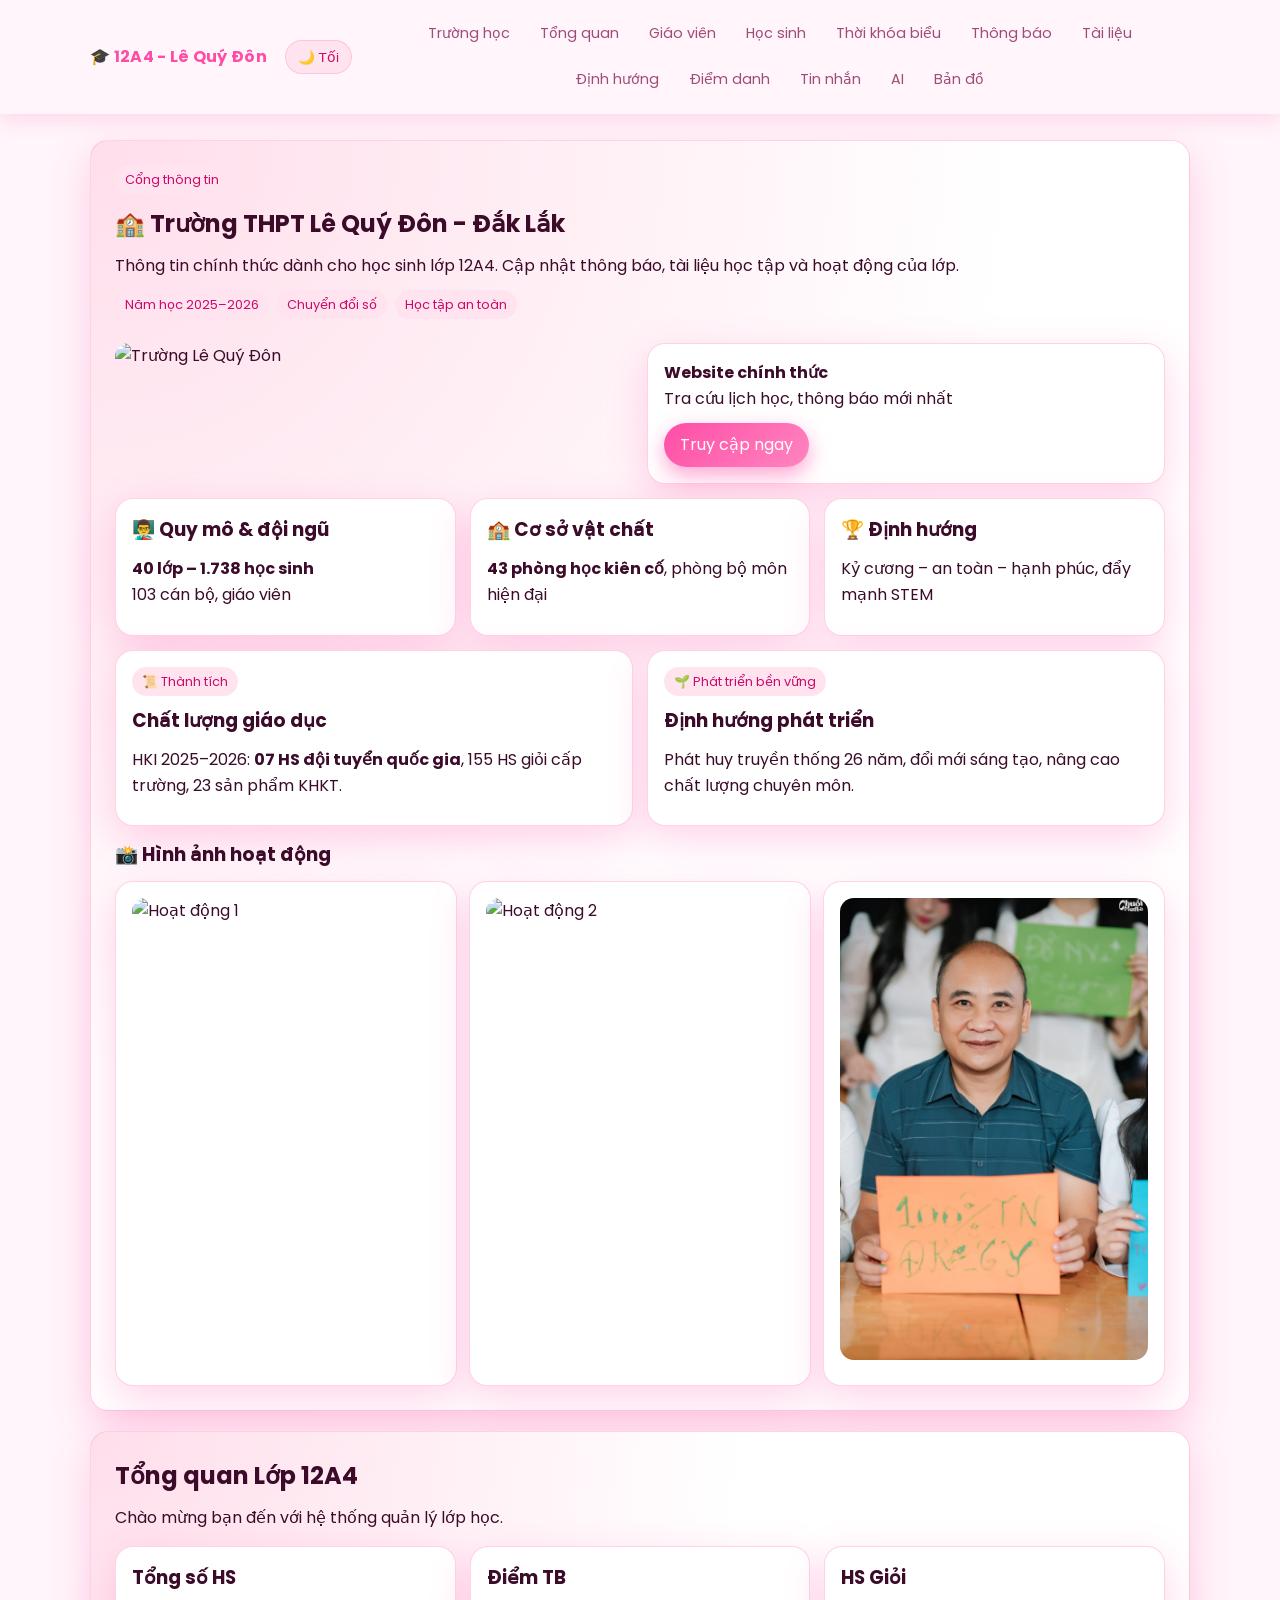
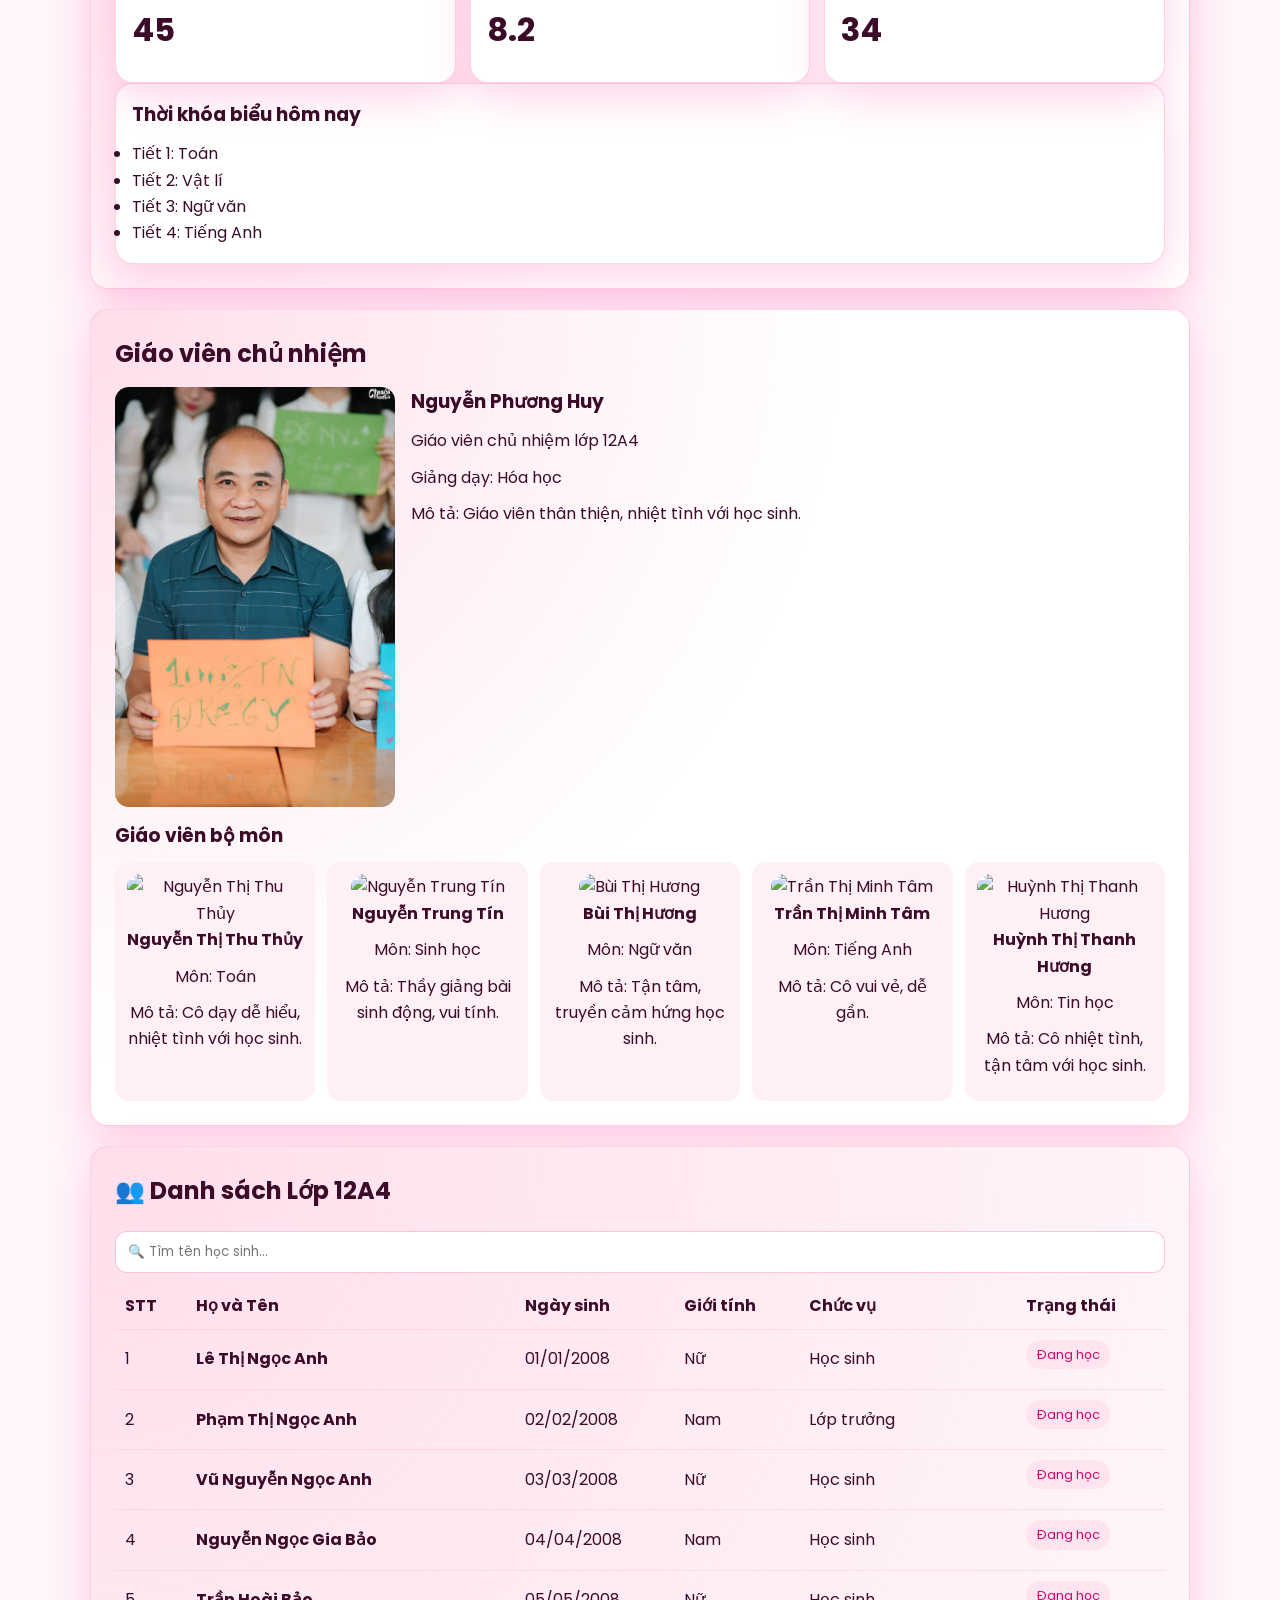
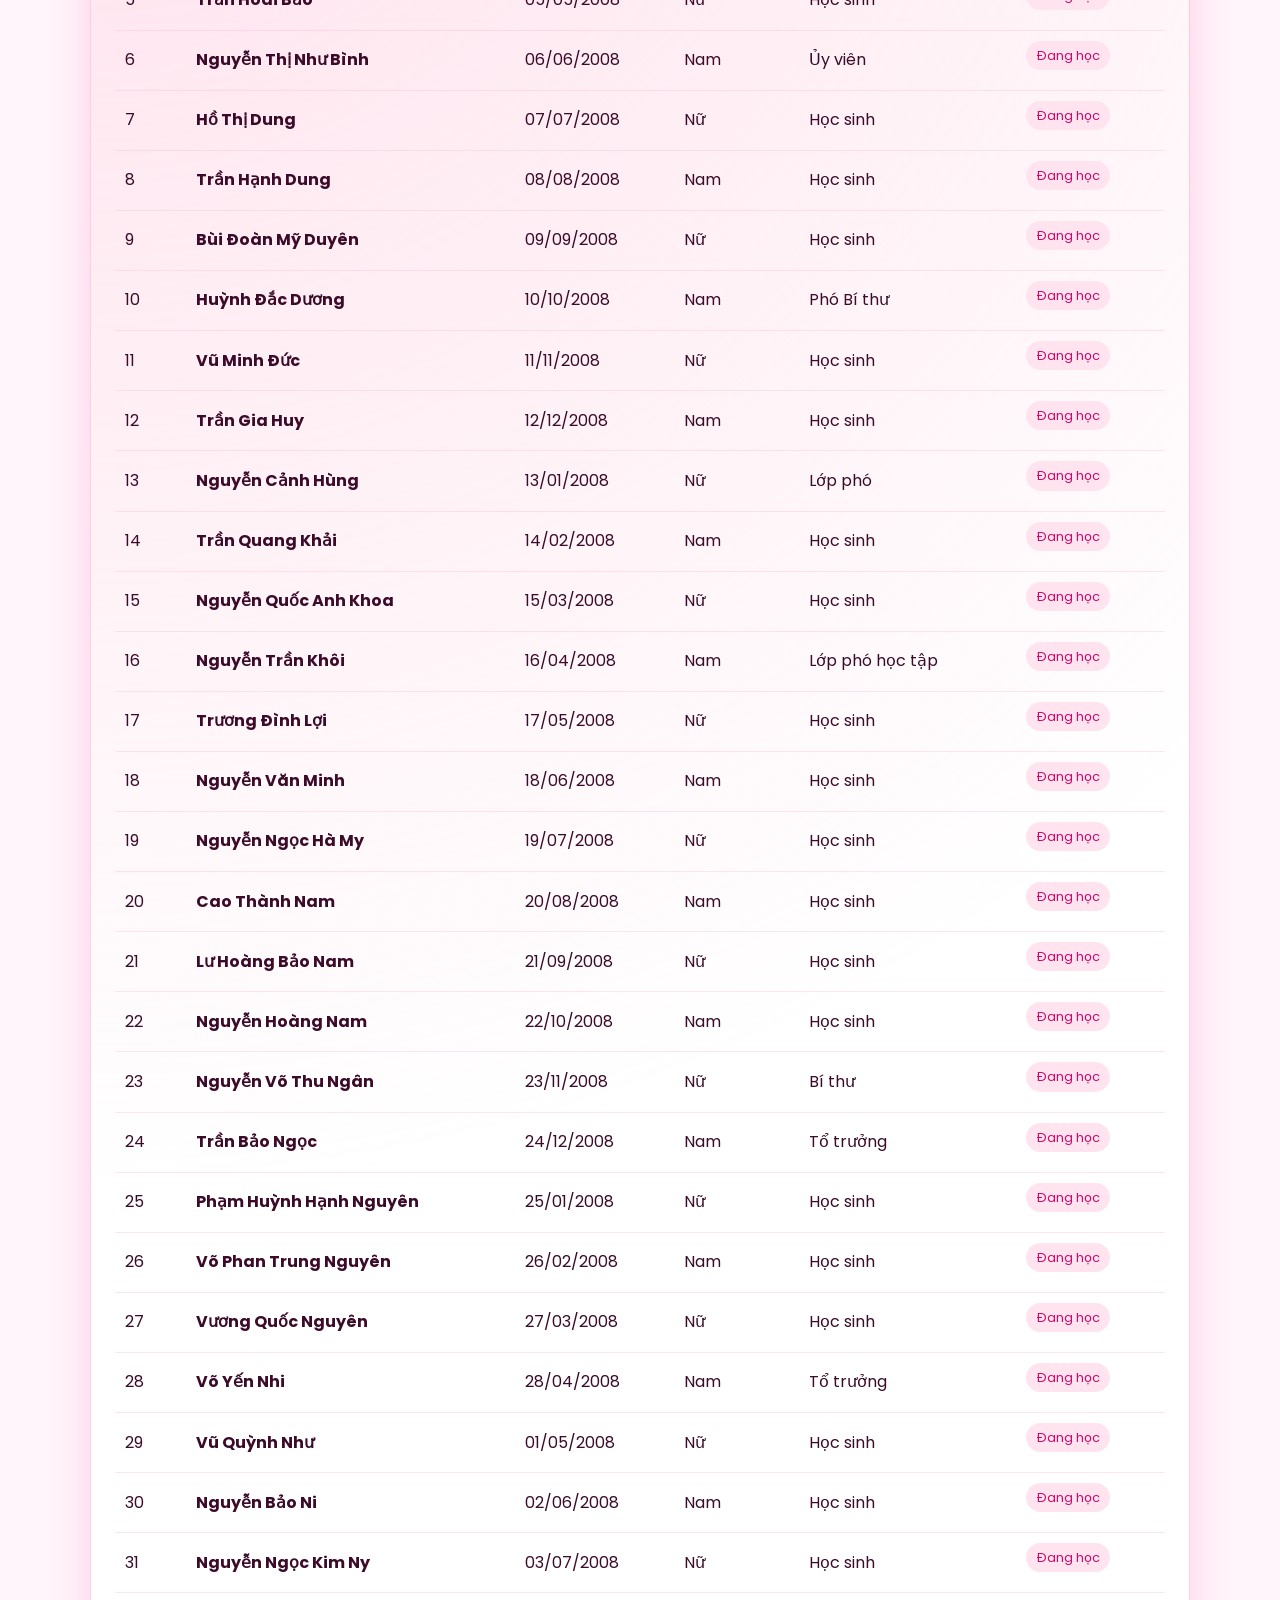
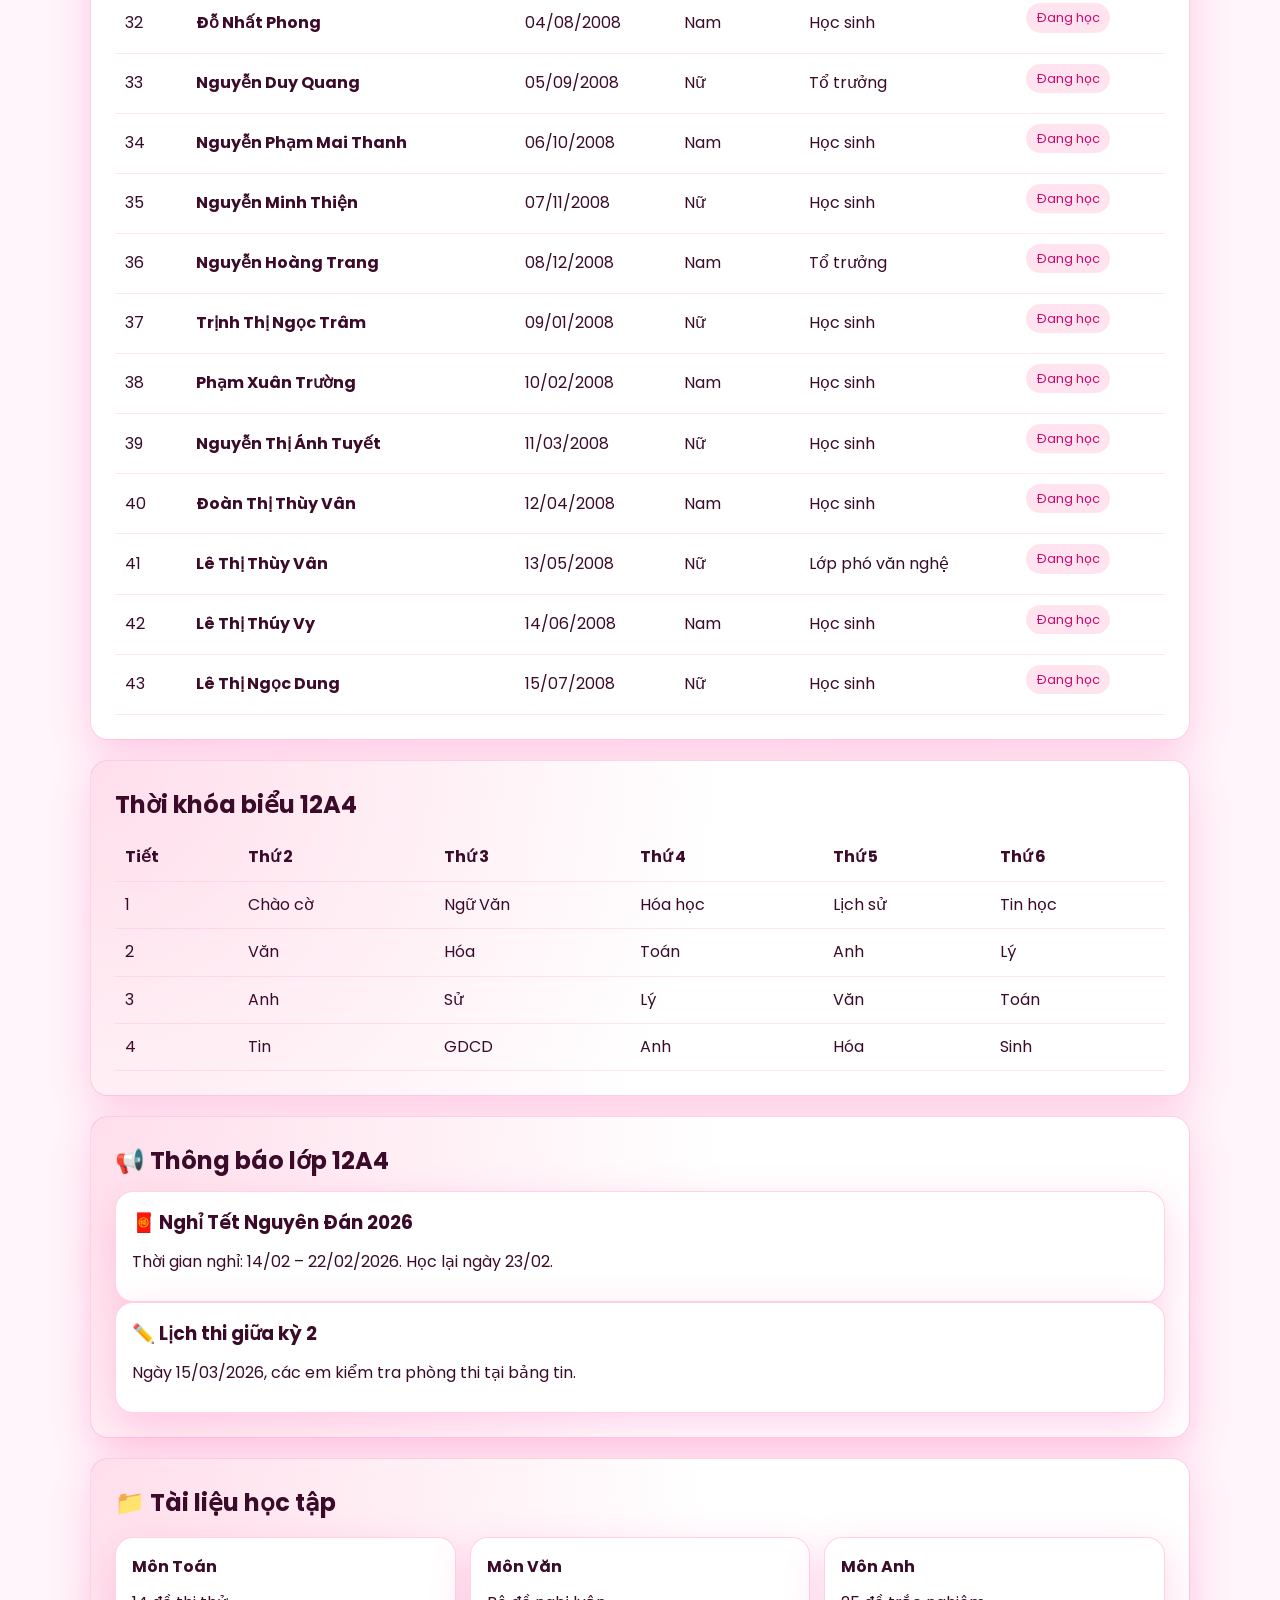
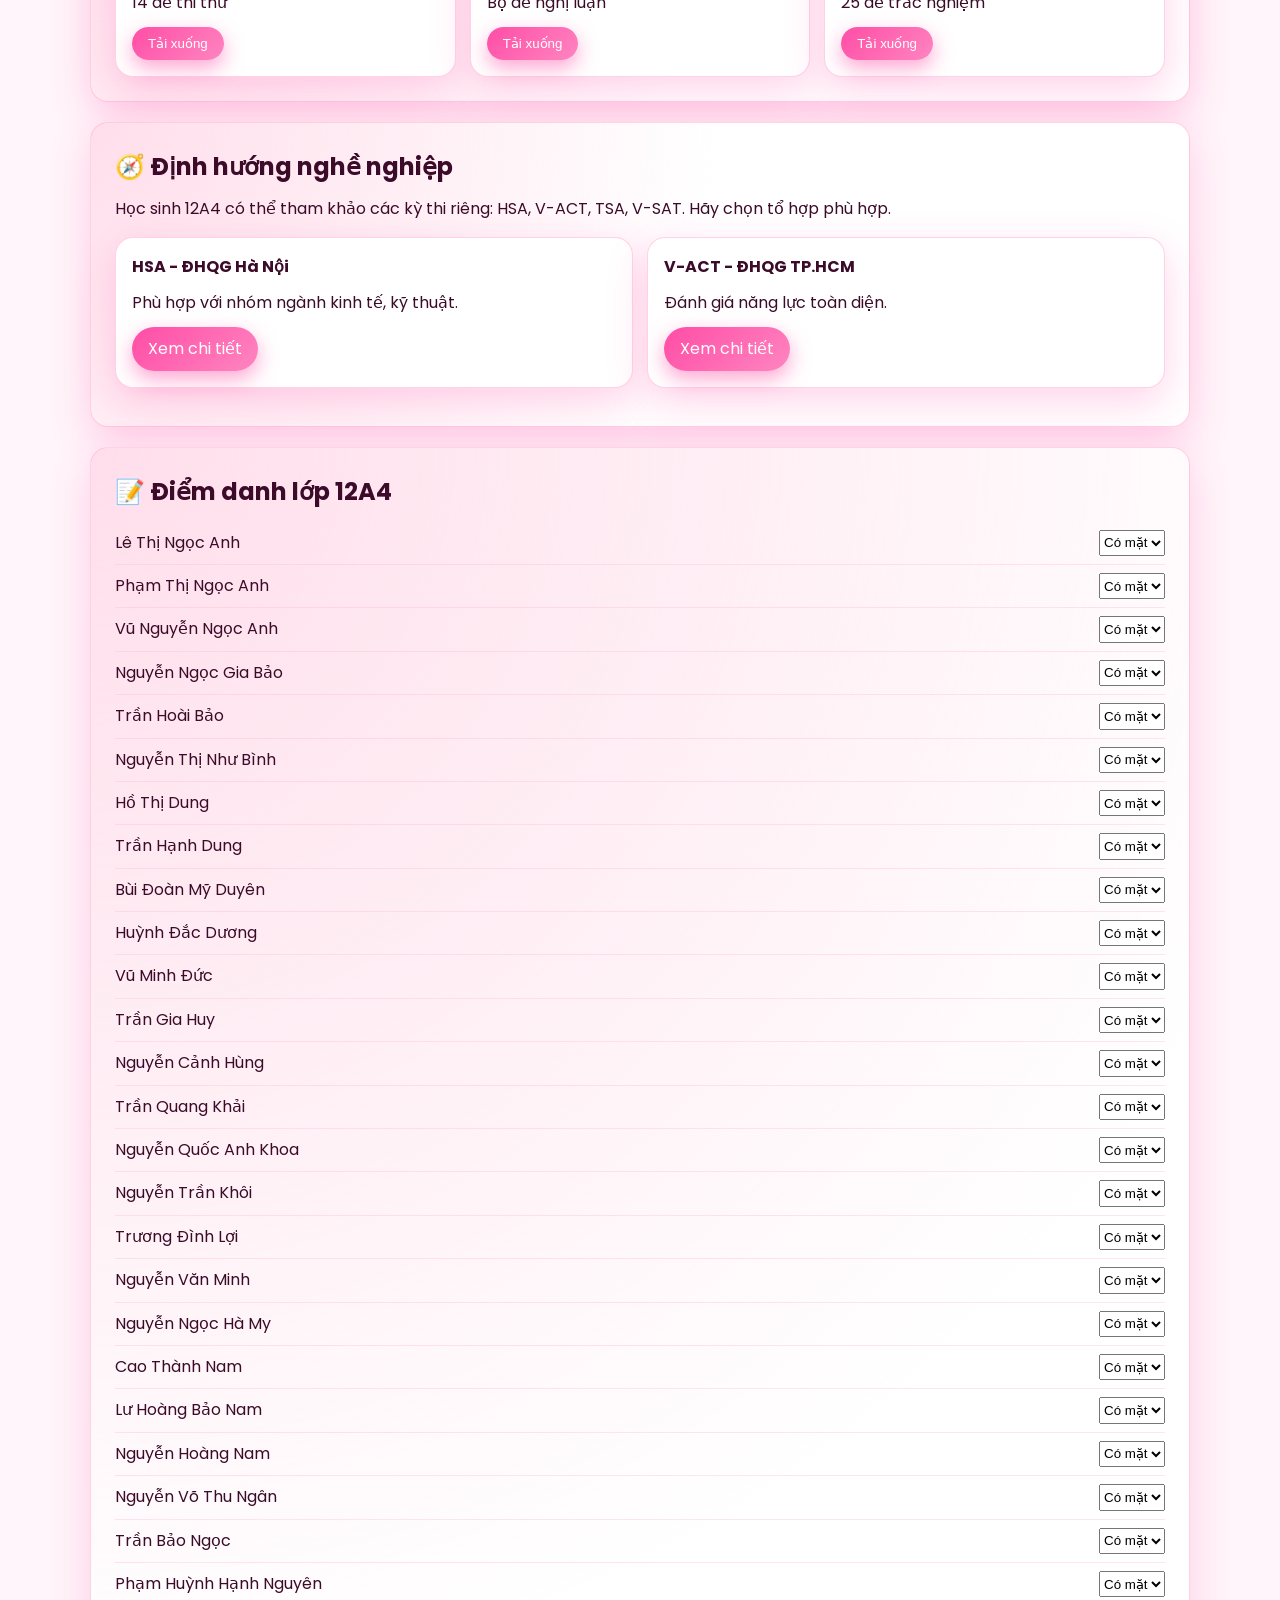
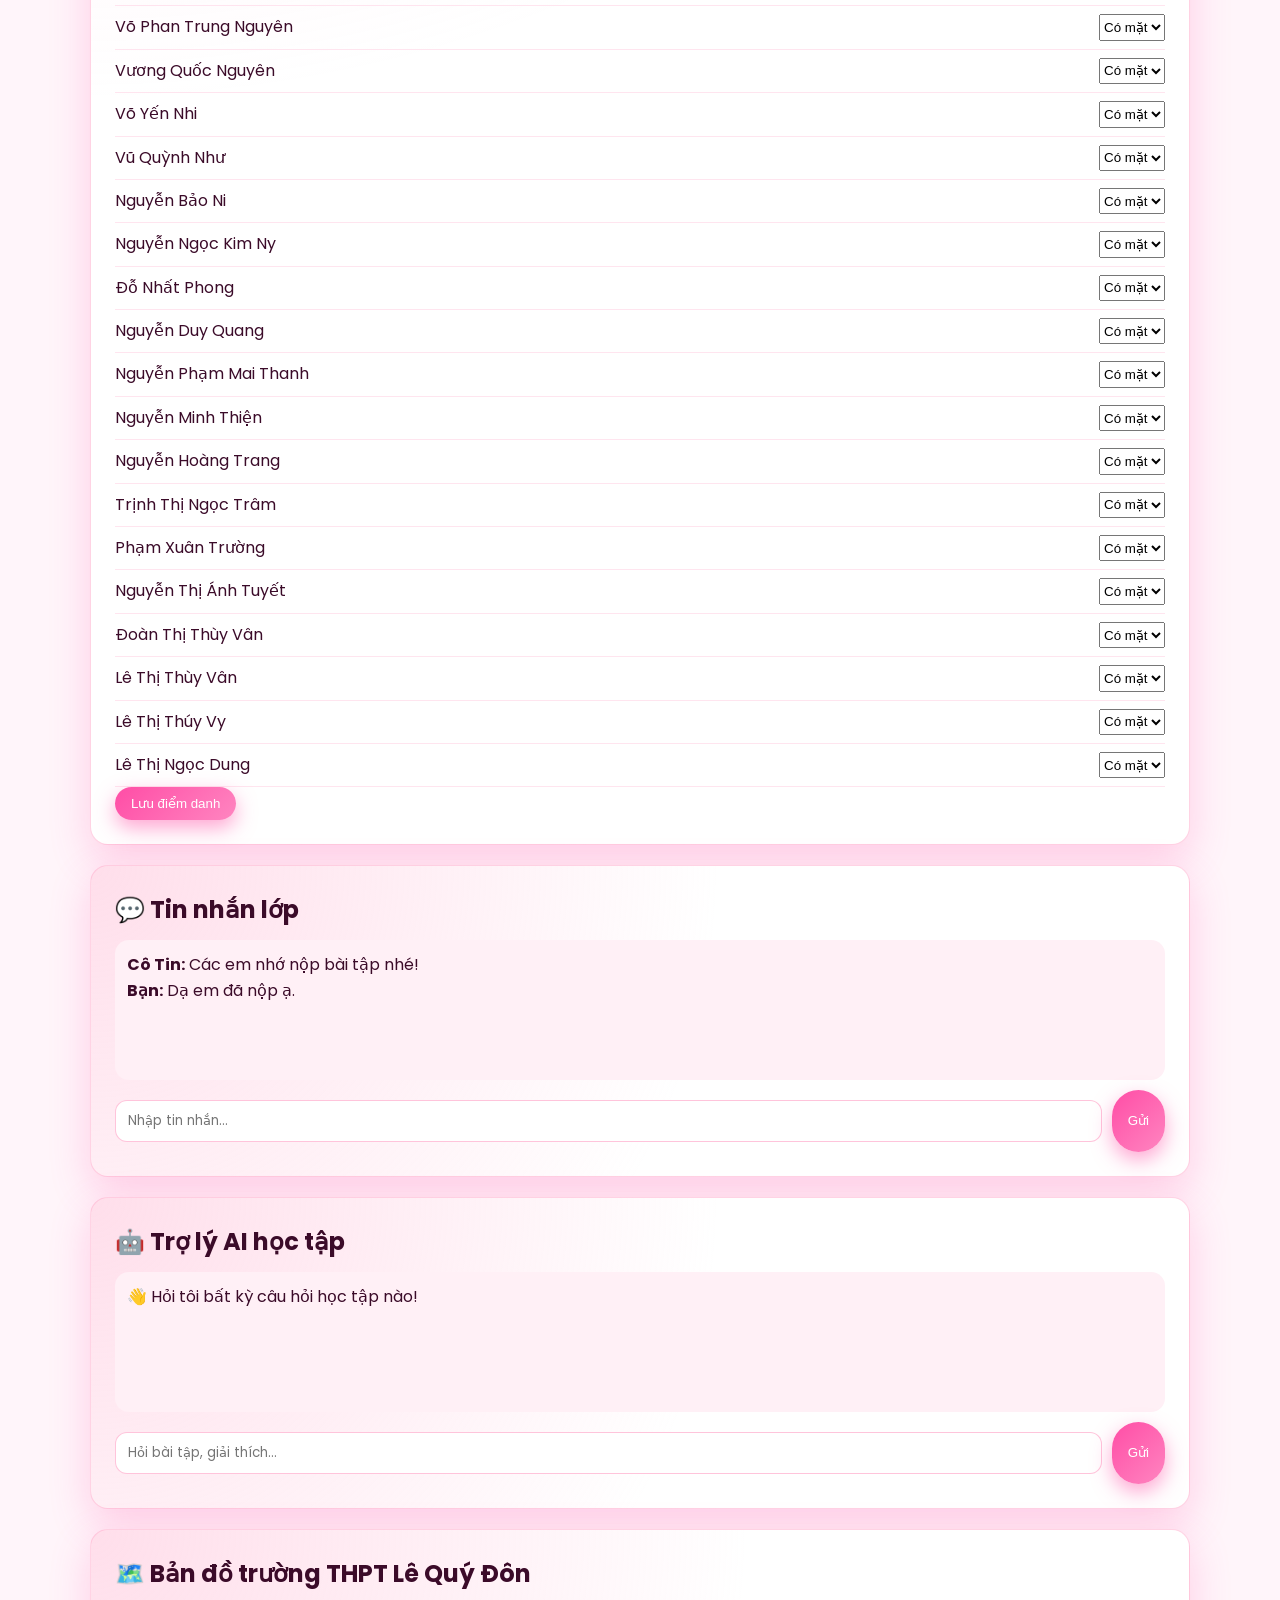
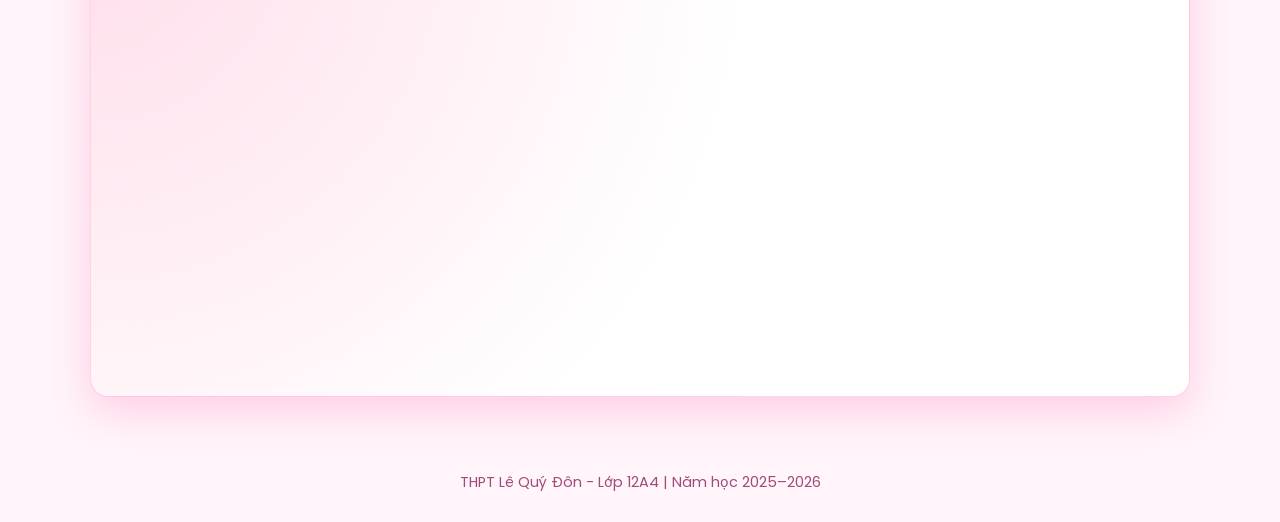
==== index.html @ e4073b30 "Initial website for class 12A4" ====
<!DOCTYPE html>
<html lang="vi">
<head>
  <meta charset="UTF-8">
  <meta name="viewport" content="width=device-width, initial-scale=1.0">
  <title>Quản Lý Lớp 12A4 - THPT Lê Quý Đôn</title>
  <link rel="preconnect" href="https://fonts.googleapis.com">
  <link rel="preconnect" href="https://fonts.gstatic.com" crossorigin>
  <link href="https://fonts.googleapis.com/css2?family=Poppins:wght@300;400;500;600;700&display=swap" rel="stylesheet">
  <link rel="stylesheet" href="style.css">
</head>
<body>
  <header class="site-header">
    <div class="container header-inner">
      <div class="brand">🎓 12A4 - Lê Quý Đôn</div>
      <button id="themeToggle" class="theme-toggle" aria-label="Chuyển giao diện sáng tối">🌙 Tối</button>
      <button id="menuToggle" class="menu-toggle" aria-label="Mở menu">☰</button>
      <nav id="navbar" class="navbar">
        <a href="#truong-hoc">Trường học</a>
        <a href="#tong-quan">Tổng quan</a>
        <a href="#giao-vien">Giáo viên</a>
        <a href="#hoc-sinh">Học sinh</a>
        <a href="#thoi-khoa-bieu">Thời khóa biểu</a>
        <a href="#thong-bao">Thông báo</a>
        <a href="#tai-lieu">Tài liệu</a>
        <a href="#dinh-huong">Định hướng</a>
        <a href="#diem-danh">Điểm danh</a>
        <a href="#tin-nhan">Tin nhắn</a>
        <a href="#ai-hoc-tap">AI</a>
        <a href="#ban-do">Bản đồ</a>
      </nav>
    </div>
  </header>

  <main class="container main-content">
    <section id="truong-hoc" class="content-card reveal">
      <span class="badge">Cổng thông tin</span>
      <h1>🏫 Trường THPT Lê Quý Đôn - Đắk Lắk</h1>
      <p>Thông tin chính thức dành cho học sinh lớp 12A4. Cập nhật thông báo, tài liệu học tập và hoạt động của lớp.</p>
      <div class="chip-row">
        <span class="badge">Năm học 2025–2026</span>
        <span class="badge">Chuyển đổi số</span>
        <span class="badge">Học tập an toàn</span>
      </div>
      <div class="two-col">
        <img class="zoom-image" src="https://c3lequydon.daklak.edu.vn/wp-content/uploads/2017/02/z7455707284419_4cb79b9fbab73cb729342ccb64908048.jpg" alt="Trường Lê Quý Đôn">
        <div class="nested-card">
          <strong>Website chính thức</strong>
          <p>Tra cứu lịch học, thông báo mới nhất</p>
          <a class="btn" href="https://c3lequydon.daklak.edu.vn/" target="_blank" rel="noreferrer">Truy cập ngay</a>
        </div>
      </div>
      <div class="metrics-grid">
        <article class="mini-card"><h3>👨‍🏫 Quy mô & đội ngũ</h3><p><strong>40 lớp – 1.738 học sinh</strong><br>103 cán bộ, giáo viên</p></article>
        <article class="mini-card"><h3>🏫 Cơ sở vật chất</h3><p><strong>43 phòng học kiên cố</strong>, phòng bộ môn hiện đại</p></article>
        <article class="mini-card"><h3>🏆 Định hướng</h3><p>Kỷ cương – an toàn – hạnh phúc, đẩy mạnh STEM</p></article>
      </div>
      <div class="feature-grid">
        <article class="mini-card"><span class="badge">📜 Thành tích</span><h3>Chất lượng giáo dục</h3><p>HKI 2025–2026: <strong>07 HS đội tuyển quốc gia</strong>, 155 HS giỏi cấp trường, 23 sản phẩm KHKT.</p></article>
        <article class="mini-card"><span class="badge">🌱 Phát triển bền vững</span><h3>Định hướng phát triển</h3><p>Phát huy truyền thống 26 năm, đổi mới sáng tạo, nâng cao chất lượng chuyên môn.</p></article>
      </div>
      <h3>📸 Hình ảnh hoạt động</h3>
      <div class="gallery-grid" id="schoolGalleryGrid"></div>
    </section>

    <section id="tong-quan" class="content-card reveal">
      <h2>Tổng quan Lớp 12A4</h2>
      <p>Chào mừng bạn đến với hệ thống quản lý lớp học.</p>
      <div class="metrics-grid">
        <article class="mini-card"><h3>Tổng số HS</h3><p class="big-number">45</p></article>
        <article class="mini-card"><h3>Điểm TB</h3><p class="big-number">8.2</p></article>
        <article class="mini-card"><h3>HS Giỏi</h3><p class="big-number">34</p></article>
      </div>
      <article class="mini-card">
        <h3>Thời khóa biểu hôm nay</h3>
        <ul>
          <li>Tiết 1: Toán</li>
          <li>Tiết 2: Vật lí</li>
          <li>Tiết 3: Ngữ văn</li>
          <li>Tiết 4: Tiếng Anh</li>
        </ul>
      </article>
    </section>

    <section id="giao-vien" class="content-card reveal">
      <h2>Giáo viên chủ nhiệm</h2>
      <div class="teacher-main">
        <img class="zoom-image" src="thayhuy.jpg" alt="Nguyễn Phương Huy">
        <div>
          <h3>Nguyễn Phương Huy</h3>
          <p>Giáo viên chủ nhiệm lớp 12A4</p>
          <p>Giảng dạy: Hóa học</p>
          <p>Mô tả: Giáo viên thân thiện, nhiệt tình với học sinh.</p>
        </div>
      </div>
      <h3>Giáo viên bộ môn</h3>
      <div class="teacher-grid">
        <article class="teacher-item"><img class="zoom-image" src="https://c3lequydon.daklak.edu.vn/wp-content/uploads/Thumbcache/B%E1%BA%A3n-sao-c%E1%BB%A7a-B%E1%BA%A3n-sao-c%E1%BB%A7a-B%E1%BA%A3n-sao-c%E1%BB%A7a-B%E1%BA%A3n-sao-c%E1%BB%A7a-B%E1%BA%A3n-sao-c%E1%BB%A7a-B%E1%BA%A3n-sao-c%E1%BB%A7a-B%E1%BA%A3n-sao-c%E1%BB%A7a-B%E1%BA%A3n-sao-c%E1%BB%A7a-B%E1%BA%A3n-sao-c%E1%BB%A7a-B%E1%BA%A3n-sao-c%E1%BB%A7a-B%E1%BA%A3n-sao-5-rkrn8xjxvgjbnaooav6s45ng8juwg8jhs0a12ejlle.jpg" alt="Nguyễn Thị Thu Thủy"><h4>Nguyễn Thị Thu Thủy</h4><p>Môn: Toán</p><p>Mô tả: Cô dạy dễ hiểu, nhiệt tình với học sinh.</p></article>
        <article class="teacher-item"><img class="zoom-image" src="https://c3lequydon.daklak.edu.vn/wp-content/uploads/Thumbcache/t%C3%ADn-rkrpx0m0hs2igb478eduzwrqai9nadzpnl0v4o2tjm.jpg" alt="Nguyễn Trung Tín"><h4>Nguyễn Trung Tín</h4><p>Môn: Sinh học</p><p>Mô tả: Thầy giảng bài sinh động, vui tính.</p></article>
        <article class="teacher-item"><img class="zoom-image" src="https://c3lequydon.daklak.edu.vn/wp-content/uploads/Thumbcache/b%C3%B9i-h%C6%B0%C6%A1ng-rkrqrhjo1fs4t8uub2jhbpynj62zt5ygueci6kwckg.jpg" alt="Bùi Thị Hương"><h4>Bùi Thị Hương</h4><p>Môn: Ngữ văn</p><p>Mô tả: Tận tâm, truyền cảm hứng học sinh.</p></article>
        <article class="teacher-item"><img class="zoom-image" src="https://c3lequydon.daklak.edu.vn/wp-content/uploads/Thumbcache/B%E1%BA%A3n-sao-c%E1%BB%A7a-B%E1%BA%A3n-sao-c%E1%BB%A7a-B%E1%BA%A3n-sao-c%E1%BB%A7a-B%E1%BA%A3n-sao-c%E1%BB%A7a-B%E1%BA%A3n-sao-c%E1%BB%A7a-B%E1%BA%A3n-sao-c%E1%BB%A7a-B%E1%BA%A3n-sao-c%E1%BB%A7a-B%E1%BA%A3n-sao-c%E1%BB%A7a-B%E1%BA%A3n-sao-c%E1%BB%A7a-B%E1%BA%A3n-sao-c%E1%BB%A7a-B%E1%BA%A3n-sao-25-rkrn99rucb01u86xbigxikkfyk6o8aw05orcb01hci.jpg" alt="Trần Thị Minh Tâm"><h4>Trần Thị Minh Tâm</h4><p>Môn: Tiếng Anh</p><p>Mô tả: Cô vui vẻ, dễ gần.</p></article>
        <article class="teacher-item"><img class="zoom-image" src="https://c3lequydon.daklak.edu.vn/wp-content/uploads/Thumbcache/Huong-tn-rkrr8rstprfyb3qzdjii6cxss8vzcskrvy7xvr9q5c.jpg" alt="Huỳnh Thị Thanh Hương"><h4>Huỳnh Thị Thanh Hương</h4><p>Môn: Tin học</p><p>Mô tả: Cô nhiệt tình, tận tâm với học sinh.</p></article>
      </div>
    </section>

    <section id="hoc-sinh" class="content-card reveal">
      <h2>👥 Danh sách Lớp 12A4</h2>
      <input type="text" id="searchStudent" class="input-field" placeholder="🔍 Tìm tên học sinh...">
      <div class="table-wrap">
        <table class="data-table">
          <thead>
            <tr><th>STT</th><th>Họ và Tên</th><th>Ngày sinh</th><th>Giới tính</th><th>Chức vụ</th><th>Trạng thái</th></tr>
          </thead>
          <tbody id="studentList"></tbody>
        </table>
      </div>
    </section>

    <section id="thoi-khoa-bieu" class="content-card reveal">
      <h2>Thời khóa biểu 12A4</h2>
      <div class="table-wrap">
        <table class="data-table">
          <thead><tr><th>Tiết</th><th>Thứ 2</th><th>Thứ 3</th><th>Thứ 4</th><th>Thứ 5</th><th>Thứ 6</th></tr></thead>
          <tbody>
            <tr><td>1</td><td>Chào cờ</td><td>Ngữ Văn</td><td>Hóa học</td><td>Lịch sử</td><td>Tin học</td></tr>
            <tr><td>2</td><td>Văn</td><td>Hóa</td><td>Toán</td><td>Anh</td><td>Lý</td></tr>
            <tr><td>3</td><td>Anh</td><td>Sử</td><td>Lý</td><td>Văn</td><td>Toán</td></tr>
            <tr><td>4</td><td>Tin</td><td>GDCD</td><td>Anh</td><td>Hóa</td><td>Sinh</td></tr>
          </tbody>
        </table>
      </div>
    </section>

    <section id="thong-bao" class="content-card reveal">
      <h2>📢 Thông báo lớp 12A4</h2>
      <article class="mini-card"><h3>🧧 Nghỉ Tết Nguyên Đán 2026</h3><p>Thời gian nghỉ: 14/02 – 22/02/2026. Học lại ngày 23/02.</p></article>
      <article class="mini-card"><h3>✏️ Lịch thi giữa kỳ 2</h3><p>Ngày 15/03/2026, các em kiểm tra phòng thi tại bảng tin.</p></article>
    </section>

    <section id="tai-lieu" class="content-card reveal">
      <h2>📁 Tài liệu học tập</h2>
      <div class="metrics-grid">
        <article class="mini-card"><h4>Môn Toán</h4><p>14 đề thi thử</p><button class="btn">Tải xuống</button></article>
        <article class="mini-card"><h4>Môn Văn</h4><p>Bộ đề nghị luận</p><button class="btn">Tải xuống</button></article>
        <article class="mini-card"><h4>Môn Anh</h4><p>25 đề trắc nghiệm</p><button class="btn">Tải xuống</button></article>
      </div>
    </section>

    <section id="dinh-huong" class="content-card reveal">
      <h2>🧭 Định hướng nghề nghiệp</h2>
      <p>Học sinh 12A4 có thể tham khảo các kỳ thi riêng: HSA, V-ACT, TSA, V-SAT. Hãy chọn tổ hợp phù hợp.</p>
      <div class="feature-grid">
        <article class="mini-card"><h4>HSA - ĐHQG Hà Nội</h4><p>Phù hợp với nhóm ngành kinh tế, kỹ thuật.</p><a href="#" class="btn">Xem chi tiết</a></article>
        <article class="mini-card"><h4>V-ACT - ĐHQG TP.HCM</h4><p>Đánh giá năng lực toàn diện.</p><a href="#" class="btn">Xem chi tiết</a></article>
      </div>
    </section>

    <section id="diem-danh" class="content-card reveal">
      <h2>📝 Điểm danh lớp 12A4</h2>
      <div id="attendanceListContainer"></div>
      <button id="saveAttendanceBtn" class="btn">Lưu điểm danh</button>
    </section>

    <section id="tin-nhan" class="content-card reveal">
      <h2>💬 Tin nhắn lớp</h2>
      <div id="chatMessages" class="chat-box">
        <div><strong>Cô Tin:</strong> Các em nhớ nộp bài tập nhé!</div>
        <div><strong>Bạn:</strong> Dạ em đã nộp ạ.</div>
      </div>
      <div class="input-row">
        <input type="text" id="chatInput" class="input-field" placeholder="Nhập tin nhắn...">
        <button id="sendChatBtn" class="btn">Gửi</button>
      </div>
    </section>

    <section id="ai-hoc-tap" class="content-card reveal">
      <h2>🤖 Trợ lý AI học tập</h2>
      <div id="aiChat" class="chat-box"><div>👋 Hỏi tôi bất kỳ câu hỏi học tập nào!</div></div>
      <div class="input-row">
        <input type="text" id="aiInput" class="input-field" placeholder="Hỏi bài tập, giải thích...">
        <button id="askAiBtn" class="btn">Gửi</button>
      </div>
    </section>

    <section id="ban-do" class="content-card reveal">
      <h2>🗺️ Bản đồ trường THPT Lê Quý Đôn</h2>
      <iframe
        title="Bản đồ THPT Lê Quý Đôn"
        loading="lazy"
        referrerpolicy="no-referrer-when-downgrade"
        src="https://www.google.com/maps?q=27+Tr%E1%BA%A7n+Nh%E1%BA%ADt+Du%E1%BA%ADt,+T%C3%A2n+L%E1%BB%A3i,+Bu%C3%B4n+Ma+Thu%E1%BB%99t,+%C4%90%E1%BA%AFk+L%E1%BA%AFk,+Vi%E1%BB%87t+Nam&output=embed">
      </iframe>
    </section>
  </main>

  <footer class="site-footer">
    <p>THPT Lê Quý Đôn - Lớp 12A4 | Năm học 2025–2026</p>
  </footer>

  <script src="script.js"></script>
</body>
</html>
---- style.css ----
:root {
  --bg: #fff5fa;
  --card: #ffffff;
  --text: #3b0b29;
  --muted: #a14b7b;
  --primary: #ff4da6;
  --primary-soft: #ffe4f0;
  --primary-deep: #cc0a6b;
  --shadow: 0 14px 40px rgba(255, 77, 166, 0.24);
}

* {
  box-sizing: border-box;
  margin: 0;
  padding: 0;
}

html {
  scroll-behavior: smooth;
}

body {
  font-family: "Poppins", sans-serif;
  background: var(--bg);
  color: var(--text);
  line-height: 1.65;
  transition: background 0.3s ease, color 0.3s ease;
}

body.dark-mode {
  --bg: #1b1020;
  --card: #2a1631;
  --text: #ffe9f6;
  --muted: #e8aed0;
  --primary: #ff6eb7;
  --primary-soft: #472139;
  --primary-deep: #ff9bcf;
  --shadow: 0 14px 36px rgba(0, 0, 0, 0.35);
}

.container {
  width: min(1100px, 92%);
  margin: 0 auto;
}

.site-header {
  position: sticky;
  top: 0;
  z-index: 100;
  background: rgba(255, 245, 250, 0.94);
  backdrop-filter: blur(8px);
  box-shadow: 0 6px 18px rgba(255, 77, 166, 0.18);
}

.header-inner {
  display: flex;
  align-items: center;
  justify-content: space-between;
  gap: 18px;
  padding: 14px 0;
  flex-wrap: wrap;
}

.brand {
  font-weight: 700;
  color: var(--primary);
  letter-spacing: 0.02em;
}

.navbar {
  display: flex;
  flex-wrap: wrap;
  justify-content: center;
  gap: 6px;
  flex: 1;
}

.navbar a {
  text-decoration: none;
  color: var(--muted);
  font-size: 0.9rem;
  padding: 8px 12px;
  border-radius: 999px;
  transition: all 0.25s ease;
  background: transparent;
}

.navbar a:hover {
  background: var(--primary-soft);
  color: var(--primary-deep);
  box-shadow: 0 6px 18px rgba(255, 77, 166, 0.28);
}

.menu-toggle {
  display: none;
  border: none;
  background: var(--primary-soft);
  border-radius: 10px;
  padding: 8px 10px;
  font-size: 1.1rem;
  cursor: pointer;
  color: var(--primary-deep);
}

.theme-toggle {
  border: 1px solid rgba(255, 182, 210, 0.7);
  background: var(--primary-soft);
  color: var(--primary-deep);
  border-radius: 999px;
  padding: 8px 12px;
  font-size: 0.85rem;
  cursor: pointer;
}

.main-content {
  padding: 26px 0 40px;
  display: grid;
  gap: 20px;
}

.content-card,
.mini-card,
.nested-card {
  background: var(--card);
  border-radius: 18px;
  box-shadow: var(--shadow);
  border: 1px solid rgba(255, 182, 210, 0.6);
}

.content-card {
  padding: 24px;
  transition: transform 0.3s ease, box-shadow 0.3s ease;
  background-image: radial-gradient(circle at top left, rgba(255, 182, 210, 0.45), transparent 55%);
}

.content-card:hover {
  transform: translateY(-4px) scale(1.01);
  box-shadow: 0 18px 45px rgba(255, 77, 166, 0.35);
}

.reveal {
  opacity: 0;
  transform: translateY(30px);
}

.reveal.visible {
  opacity: 1;
  transform: translateY(0);
  transition: all 0.8s ease;
}

h1, h2, h3, h4 {
  margin-bottom: 10px;
}

p {
  margin-bottom: 10px;
}

.badge {
  display: inline-block;
  background: var(--primary-soft);
  color: var(--primary-deep);
  border-radius: 999px;
  font-size: 0.8rem;
  padding: 4px 10px;
  margin-bottom: 10px;
}

.chip-row {
  display: flex;
  gap: 8px;
  flex-wrap: wrap;
  margin-bottom: 14px;
}

.two-col,
.feature-grid {
  display: grid;
  grid-template-columns: repeat(2, minmax(0, 1fr));
  gap: 14px;
  margin: 14px 0;
}

.metrics-grid {
  display: grid;
  grid-template-columns: repeat(3, minmax(0, 1fr));
  gap: 14px;
  margin-top: 14px;
}

.mini-card,
.nested-card {
  padding: 16px;
}

.btn {
  display: inline-block;
  border: none;
  border-radius: 999px;
  padding: 9px 16px;
  background: linear-gradient(135deg, var(--primary), #ff85c0);
  color: #fff;
  text-decoration: none;
  cursor: pointer;
  box-shadow: 0 8px 20px rgba(255, 77, 166, 0.5);
}

.input-field {
  width: 100%;
  border: 1px solid rgba(255, 182, 210, 0.8);
  background: #fff;
  color: var(--text);
  border-radius: 12px;
  padding: 10px 12px;
  font-family: inherit;
  margin: 10px 0;
}

.table-wrap {
  overflow-x: auto;
}

.data-table {
  width: 100%;
  border-collapse: collapse;
  min-width: 650px;
}

.data-table th,
.data-table td {
  text-align: left;
  border-bottom: 1px solid rgba(255, 182, 210, 0.35);
  padding: 10px;
}

.gallery-grid {
  display: grid;
  grid-template-columns: repeat(auto-fit, minmax(180px, 1fr));
  gap: 12px;
}

img,
iframe {
  width: 100%;
  border-radius: 14px;
}

iframe {
  height: 360px;
  border: 0;
}

.zoom-image {
  transition: transform 0.35s ease, box-shadow 0.35s ease;
}

.zoom-image:hover {
  transform: scale(1.04);
  box-shadow: 0 10px 28px rgba(0, 0, 0, 0.15);
}

.teacher-main {
  display: grid;
  grid-template-columns: 280px 1fr;
  gap: 16px;
  margin: 14px 0;
}

.teacher-grid {
  display: grid;
  grid-template-columns: repeat(5, minmax(0, 1fr));
  gap: 12px;
}

.teacher-item {
  background: #fff0f6;
  border-radius: 14px;
  padding: 12px;
  text-align: center;
}

.chat-box {
  background: #fff0f6;
  border-radius: 14px;
  padding: 12px;
  min-height: 140px;
  max-height: 260px;
  overflow-y: auto;
}

.input-row {
  display: grid;
  grid-template-columns: 1fr auto;
  gap: 10px;
  margin-top: 10px;
}

.attendance-student {
  display: flex;
  justify-content: space-between;
  gap: 10px;
  padding: 8px 0;
  border-bottom: 1px solid rgba(255, 182, 210, 0.35);
}

.big-number {
  font-size: 2rem;
  font-weight: 700;
}

.site-footer {
  margin-top: 16px;
  padding: 18px 12px;
  text-align: center;
  color: var(--muted);
  font-size: 0.9rem;
}

@media (max-width: 980px) {
  .teacher-grid {
    grid-template-columns: repeat(3, minmax(0, 1fr));
  }
}

@media (max-width: 768px) {
  .theme-toggle {
    order: 3;
  }

  .menu-toggle {
    display: block;
  }

  .navbar {
    display: none;
    width: 100%;
    margin-top: 4px;
  }

  .navbar.open {
    display: flex;
    justify-content: flex-start;
  }

  .two-col,
  .feature-grid,
  .metrics-grid,
  .teacher-main {
    grid-template-columns: 1fr;
  }

  .teacher-grid {
    grid-template-columns: repeat(2, minmax(0, 1fr));
  }
}
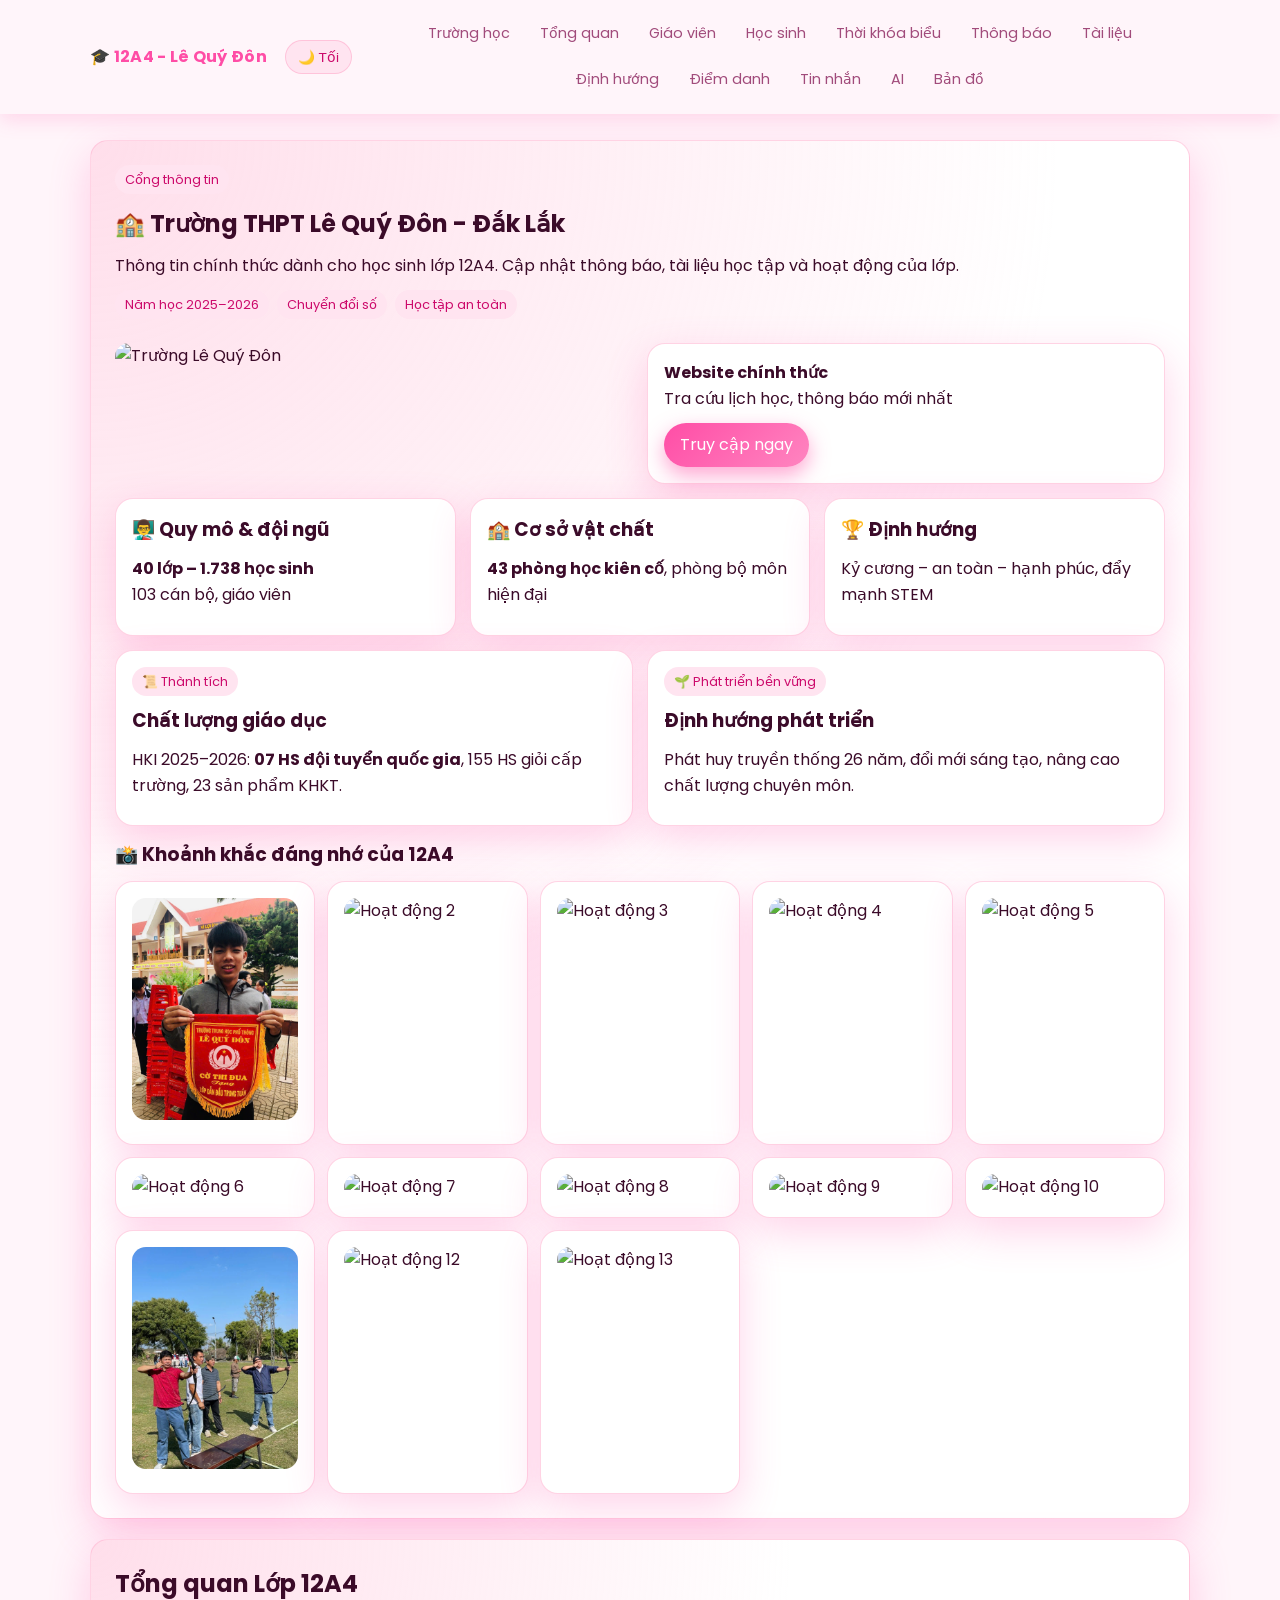
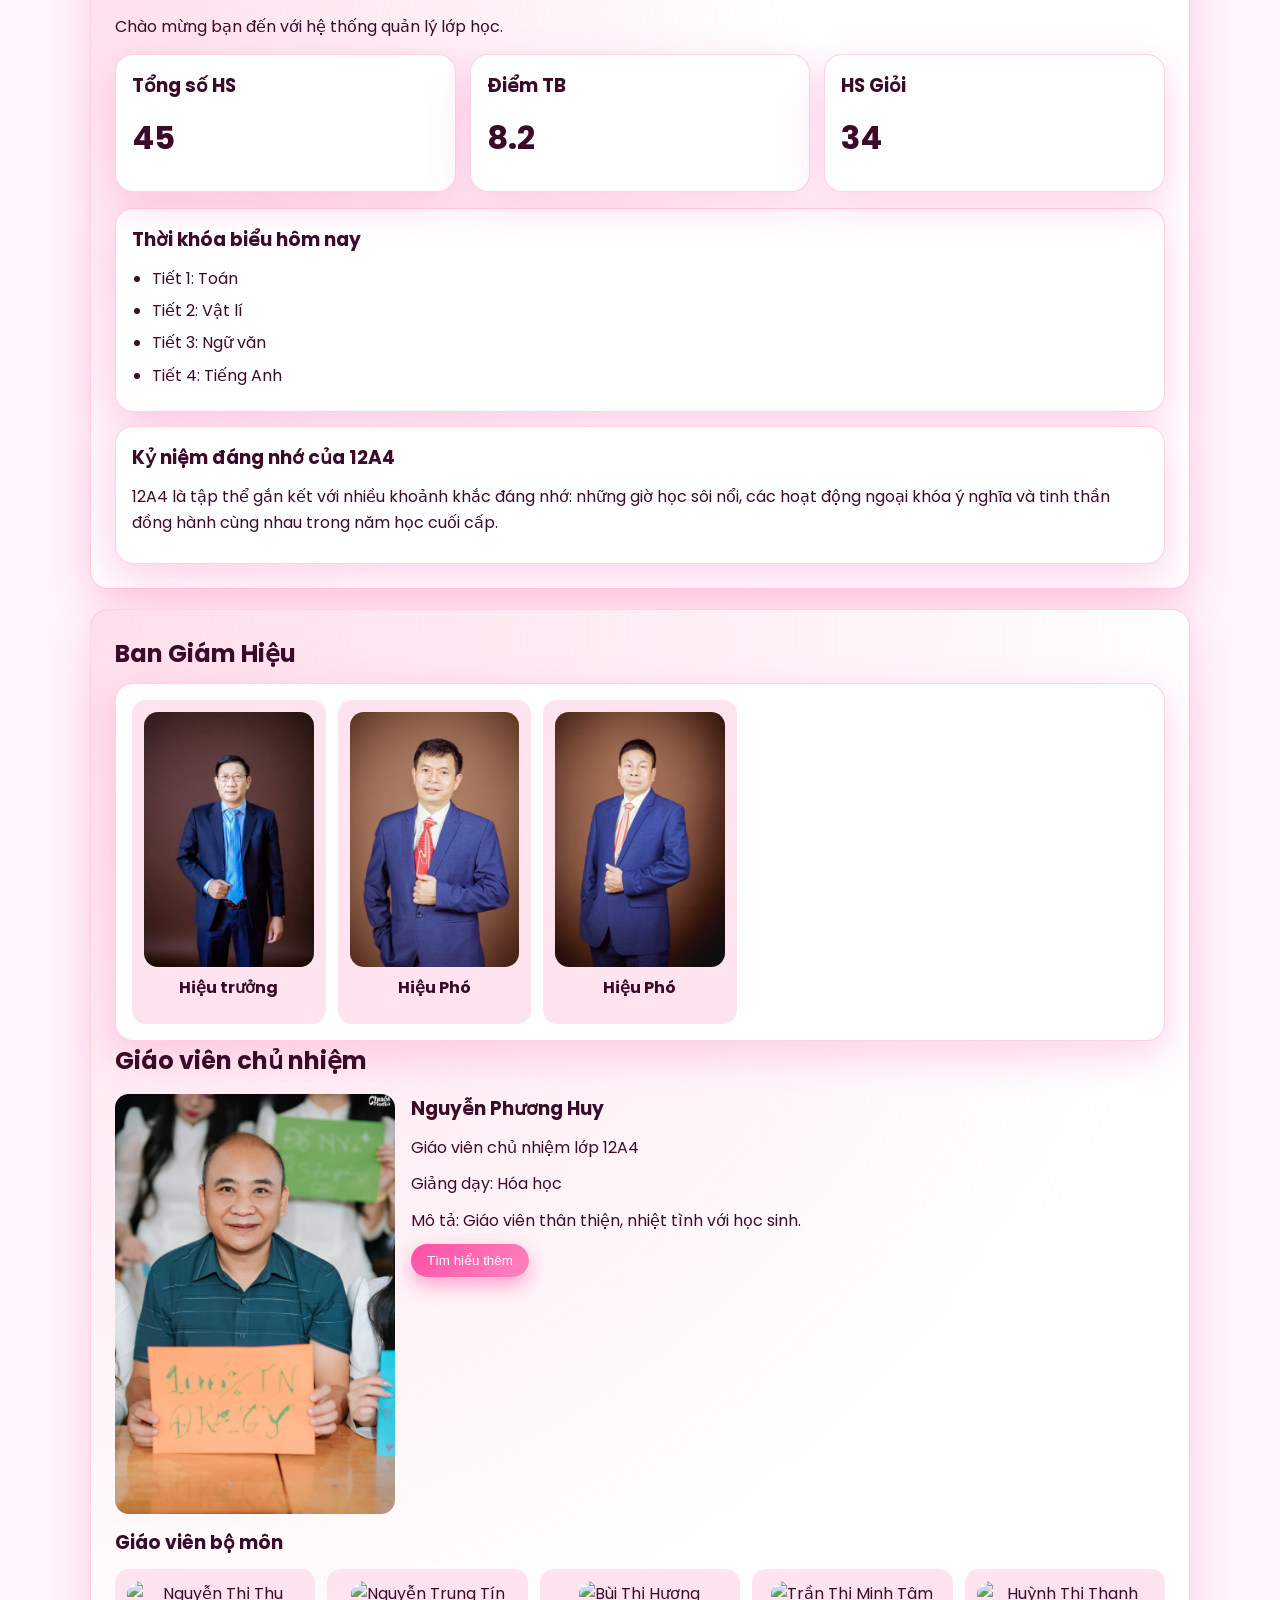
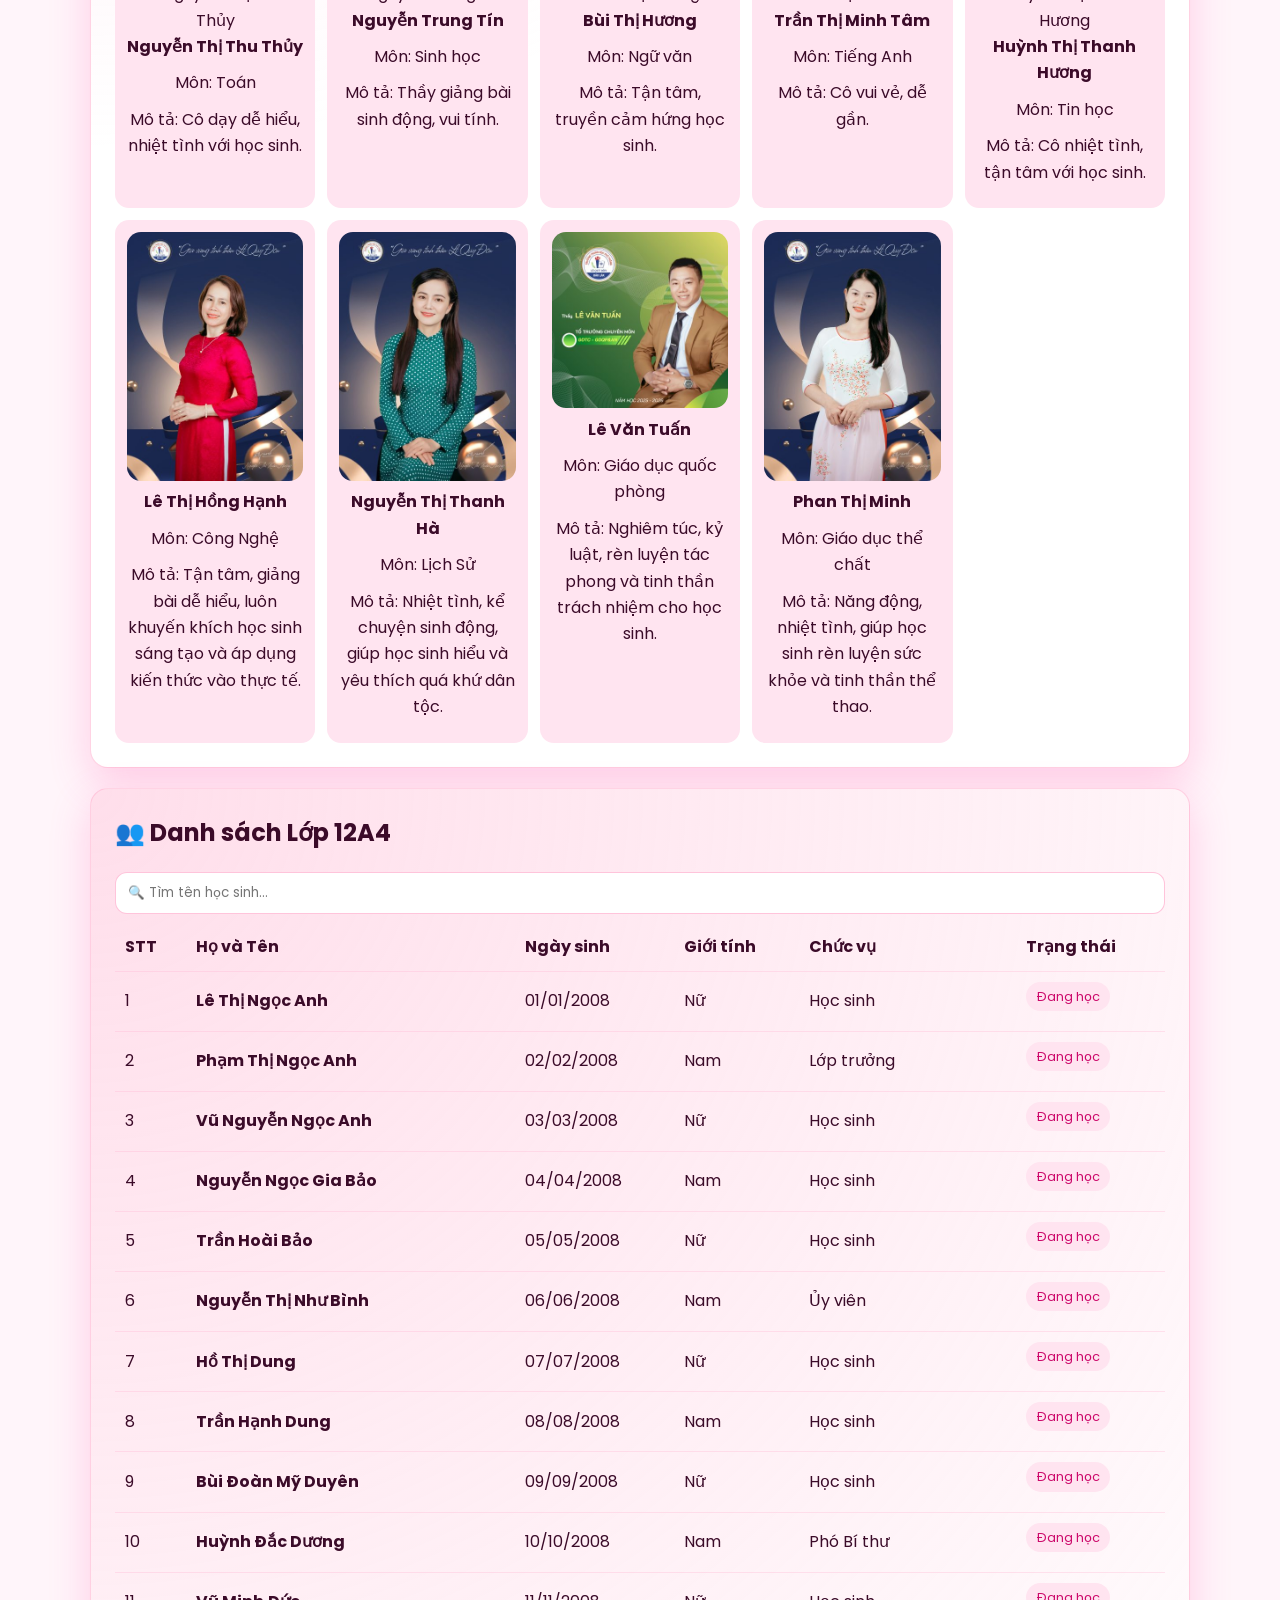
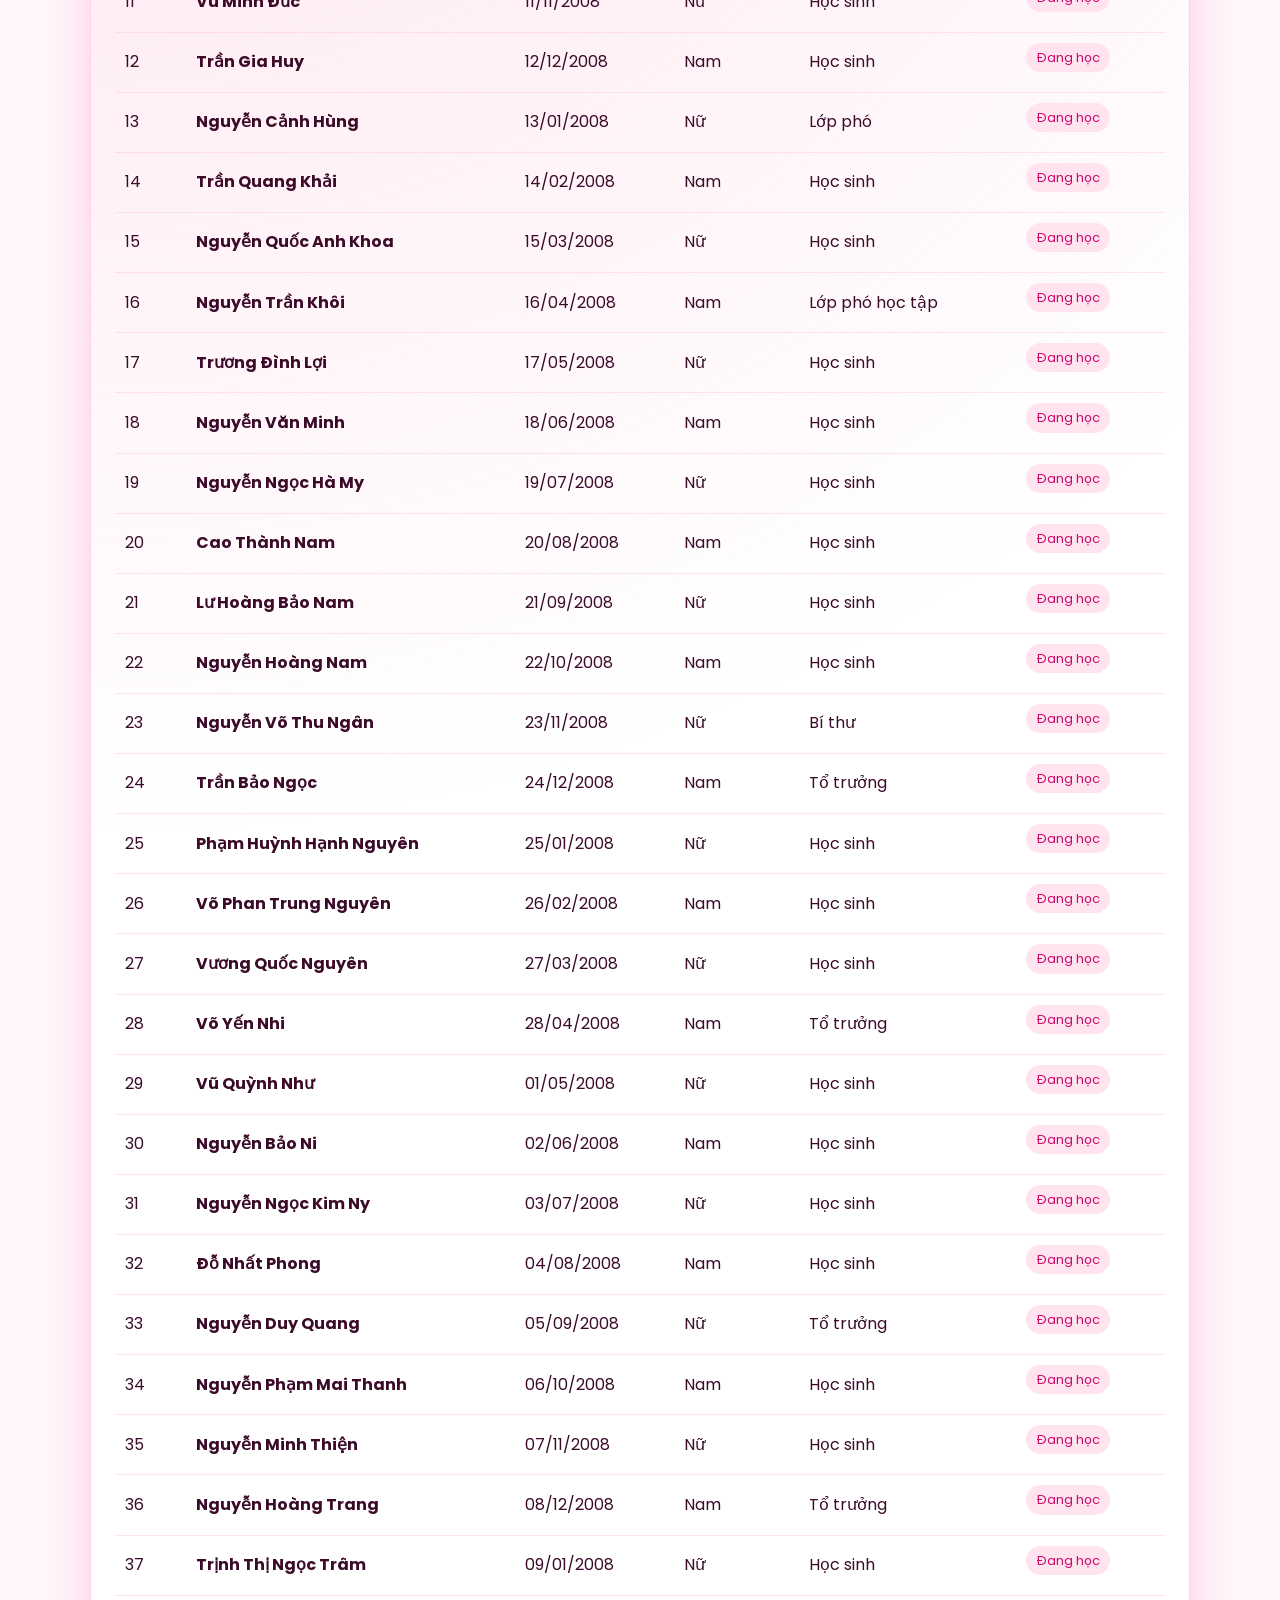
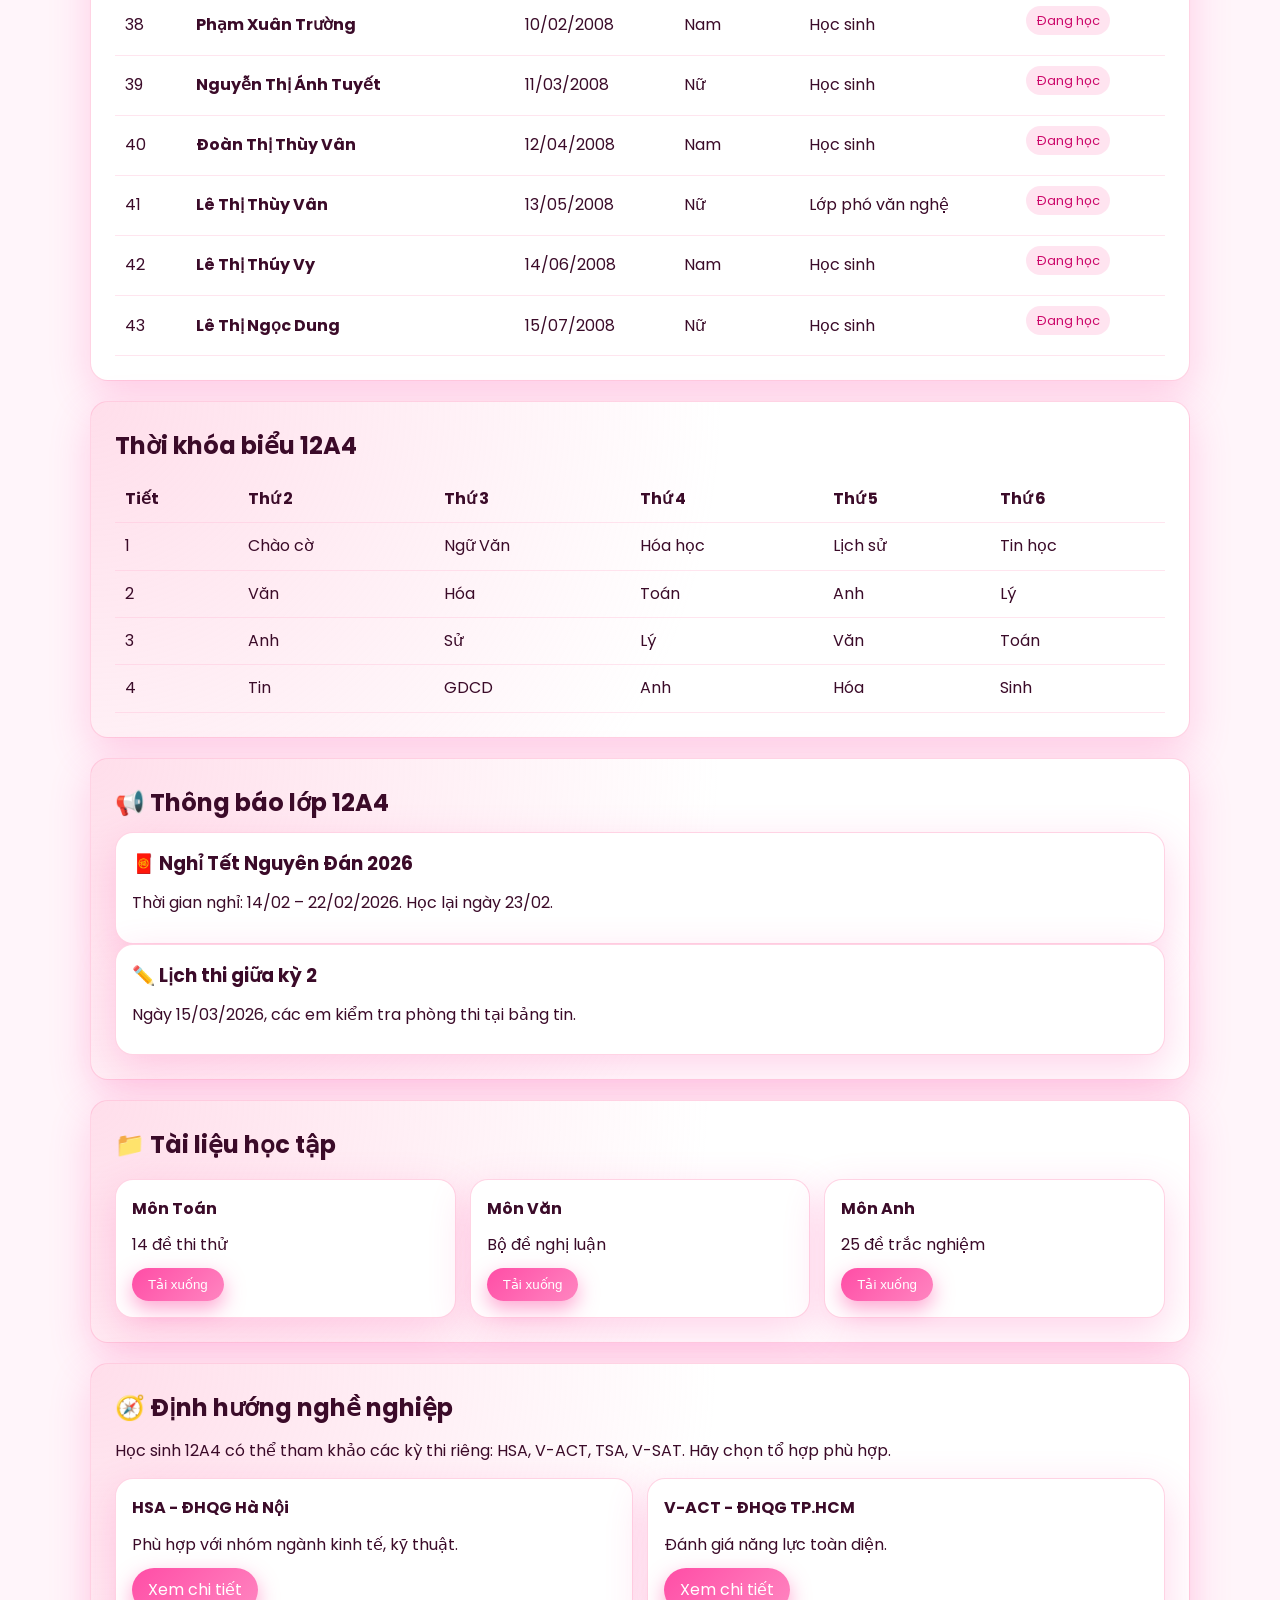
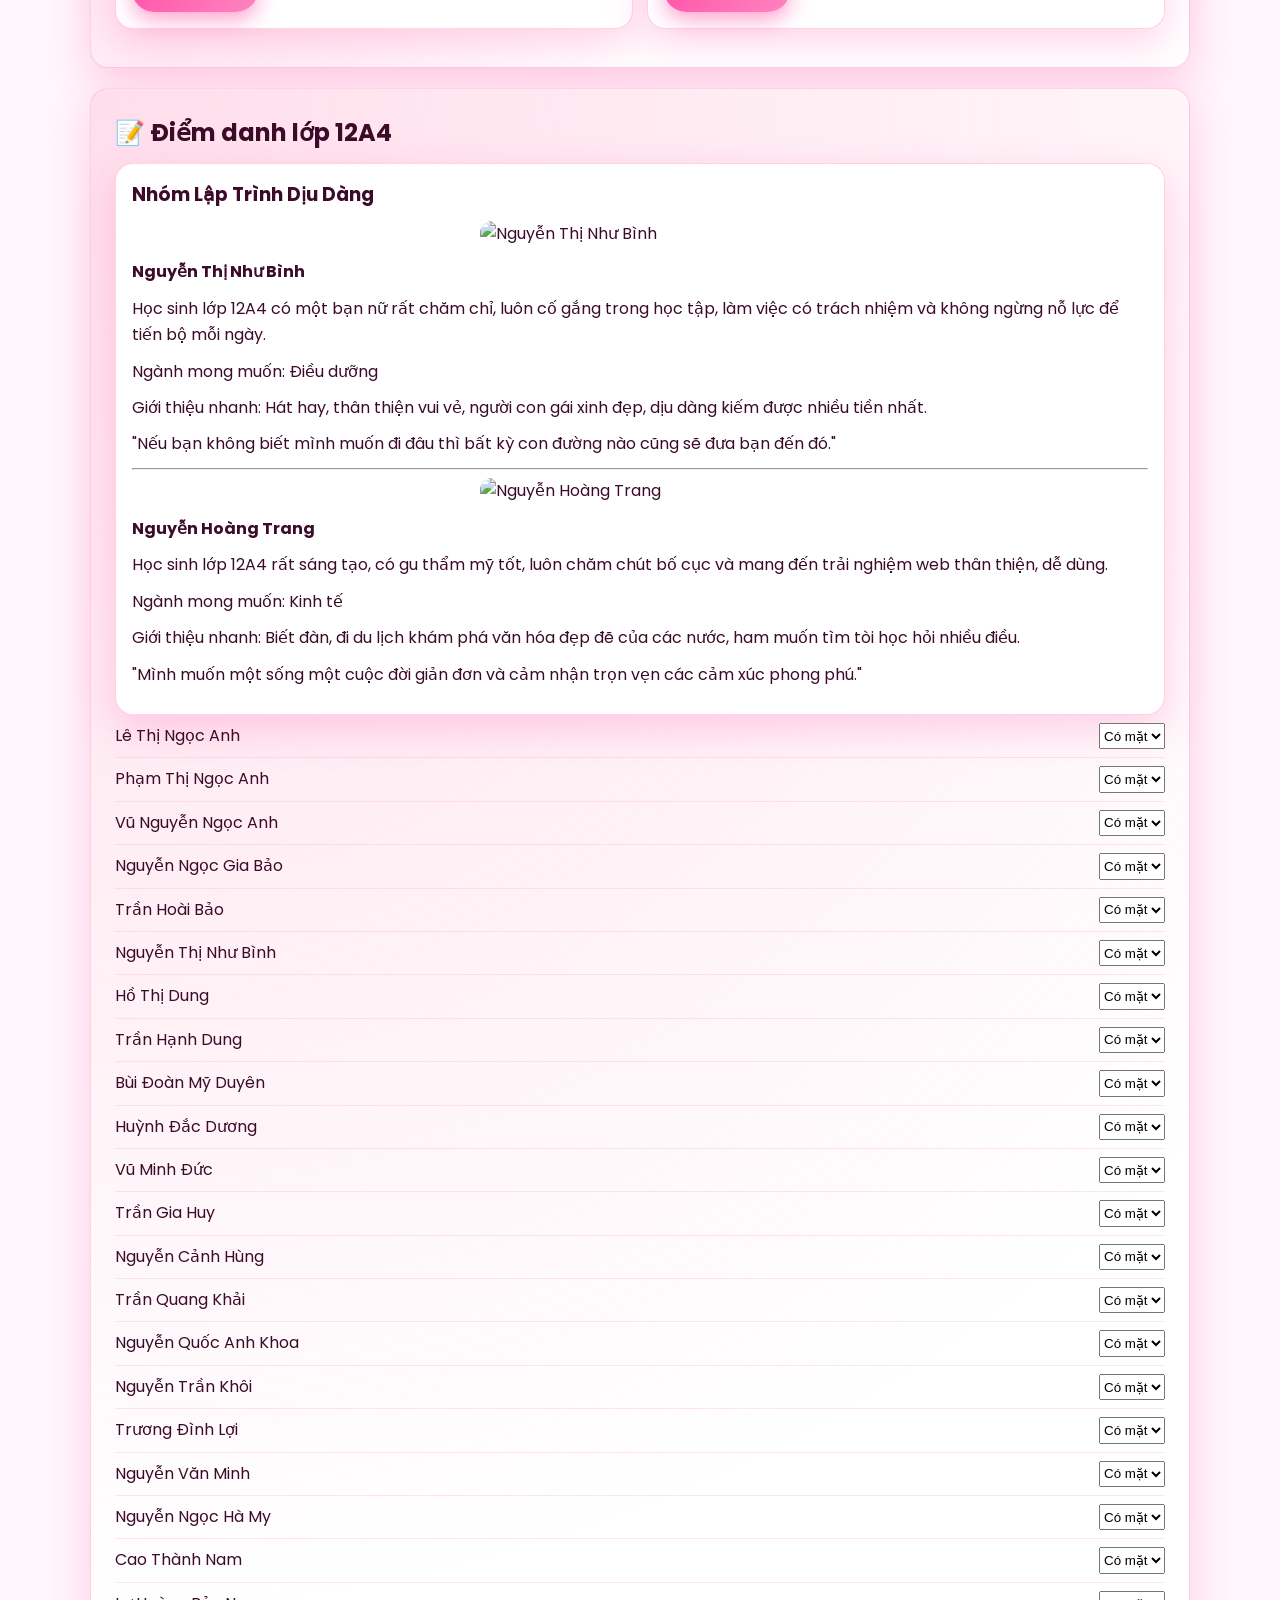
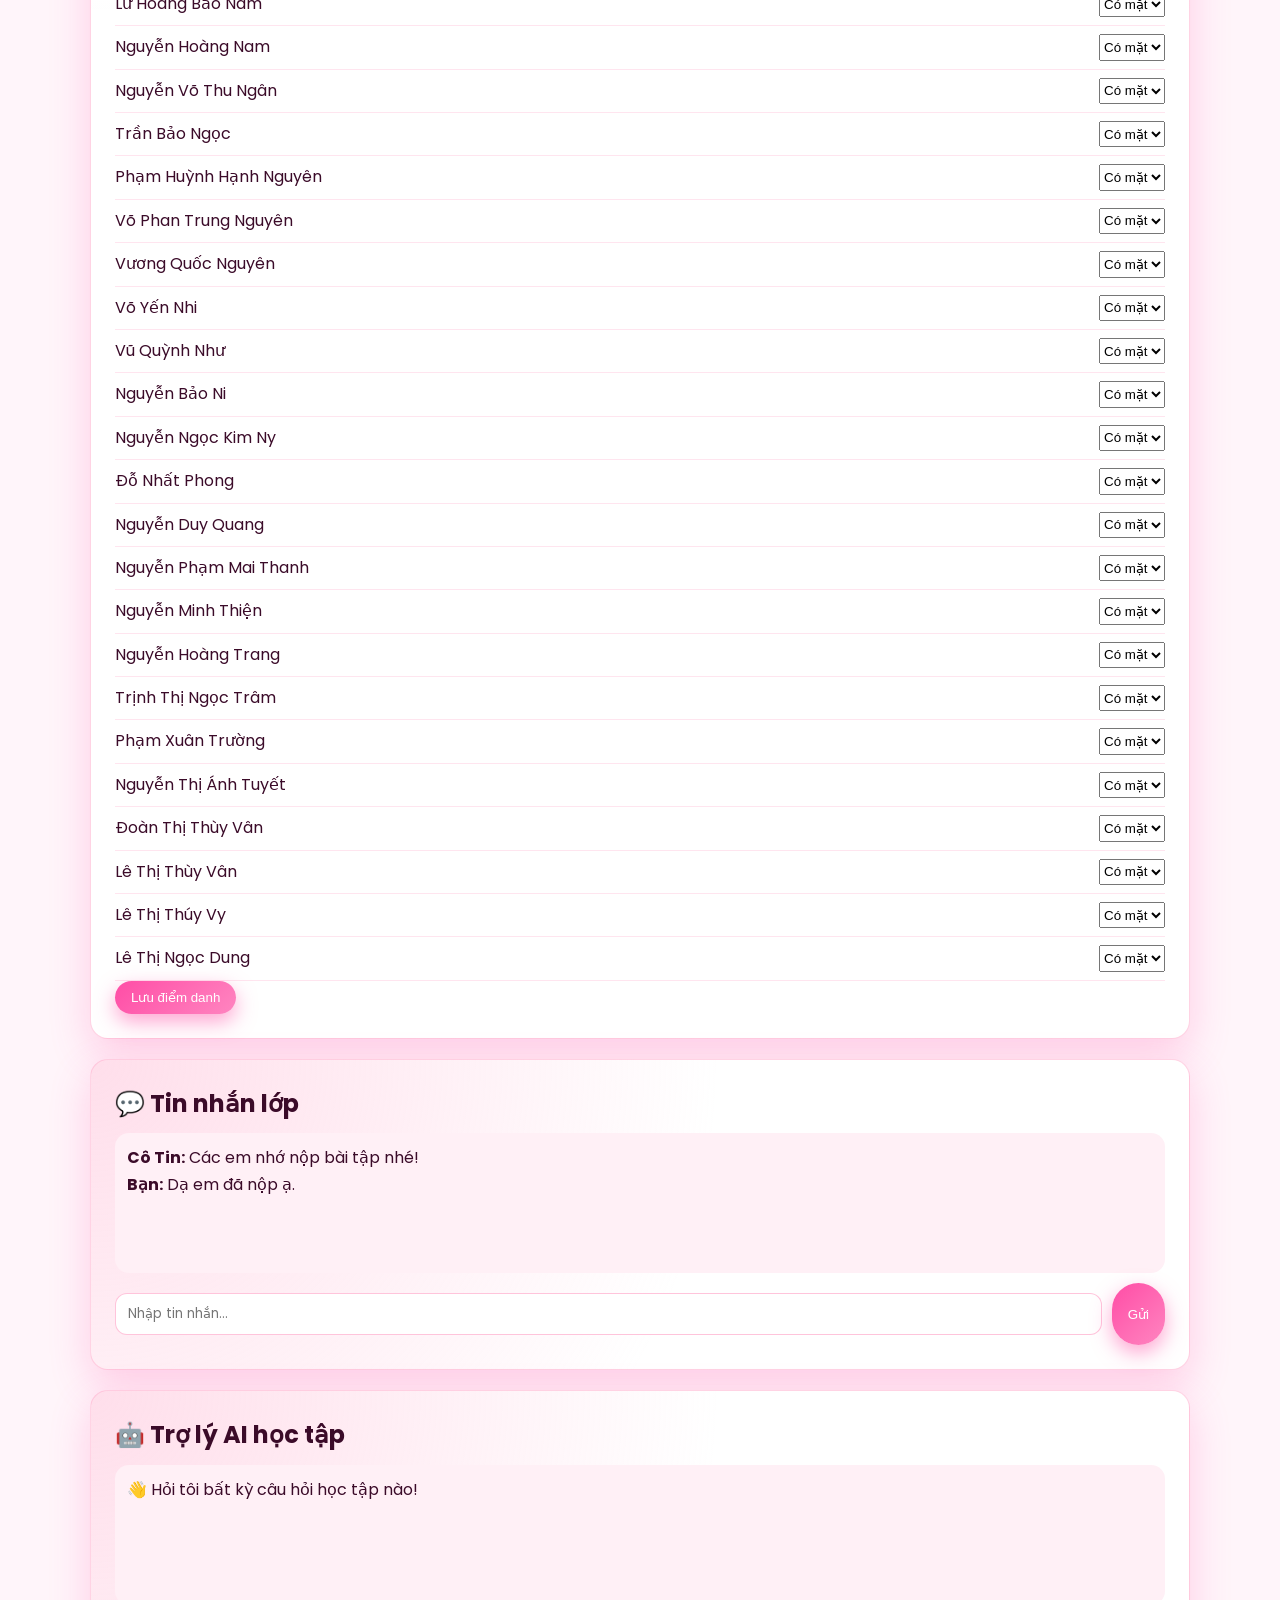
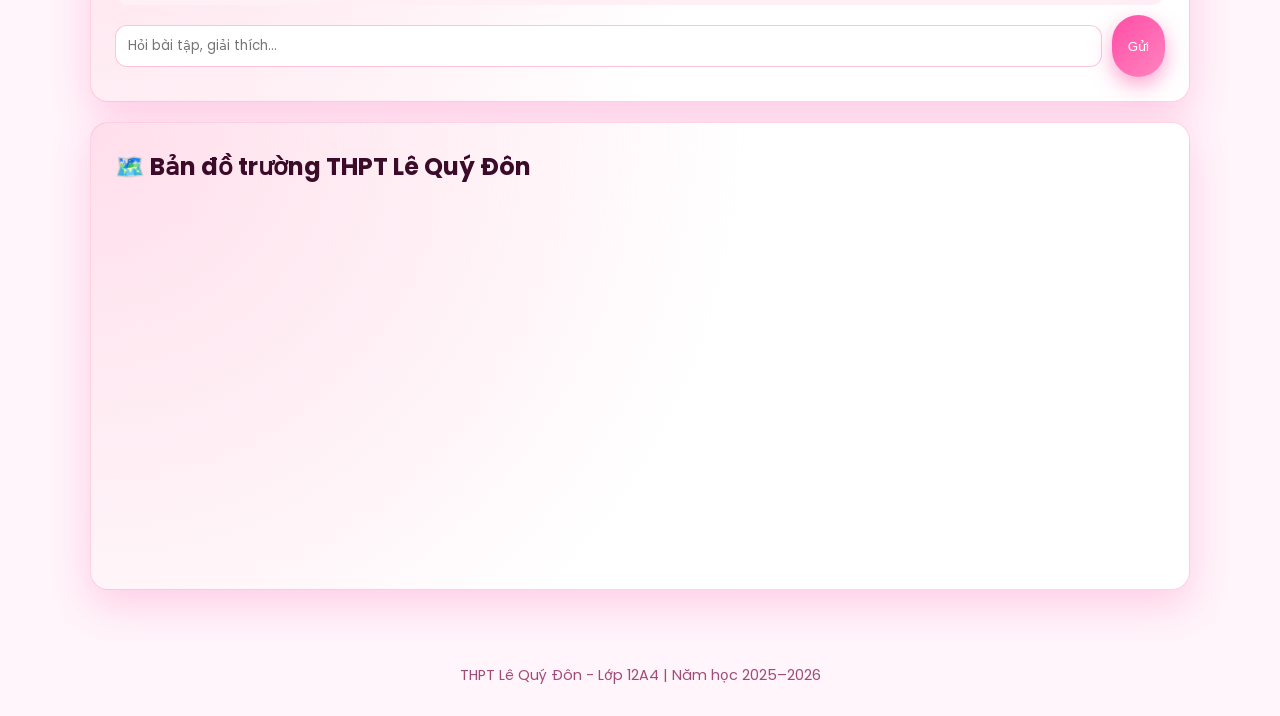
==== commit e46609c7: "feat new functions and models" ====
--- a/index.html
+++ b/index.html
@@ -1,202 +1,591 @@
-<!DOCTYPE html>
+<!doctype html>
 <html lang="vi">
-<head>
-  <meta charset="UTF-8">
-  <meta name="viewport" content="width=device-width, initial-scale=1.0">
-  <title>Quản Lý Lớp 12A4 - THPT Lê Quý Đôn</title>
-  <link rel="preconnect" href="https://fonts.googleapis.com">
-  <link rel="preconnect" href="https://fonts.gstatic.com" crossorigin>
-  <link href="https://fonts.googleapis.com/css2?family=Poppins:wght@300;400;500;600;700&display=swap" rel="stylesheet">
-  <link rel="stylesheet" href="style.css">
-</head>
-<body>
-  <header class="site-header">
-    <div class="container header-inner">
-      <div class="brand">🎓 12A4 - Lê Quý Đôn</div>
-      <button id="themeToggle" class="theme-toggle" aria-label="Chuyển giao diện sáng tối">🌙 Tối</button>
-      <button id="menuToggle" class="menu-toggle" aria-label="Mở menu">☰</button>
-      <nav id="navbar" class="navbar">
-        <a href="#truong-hoc">Trường học</a>
-        <a href="#tong-quan">Tổng quan</a>
-        <a href="#giao-vien">Giáo viên</a>
-        <a href="#hoc-sinh">Học sinh</a>
-        <a href="#thoi-khoa-bieu">Thời khóa biểu</a>
-        <a href="#thong-bao">Thông báo</a>
-        <a href="#tai-lieu">Tài liệu</a>
-        <a href="#dinh-huong">Định hướng</a>
-        <a href="#diem-danh">Điểm danh</a>
-        <a href="#tin-nhan">Tin nhắn</a>
-        <a href="#ai-hoc-tap">AI</a>
-        <a href="#ban-do">Bản đồ</a>
-      </nav>
+  <head>
+    <meta charset="UTF-8" />
+    <meta name="viewport" content="width=device-width, initial-scale=1.0" />
+    <title>Quản Lý Lớp 12A4 - THPT Lê Quý Đôn</title>
+    <link rel="preconnect" href="https://fonts.googleapis.com" />
+    <link rel="preconnect" href="https://fonts.gstatic.com" crossorigin />
+    <link
+      href="https://fonts.googleapis.com/css2?family=Poppins:wght@300;400;500;600;700&display=swap"
+      rel="stylesheet"
+    />
+    <link rel="stylesheet" href="style.css" />
+  </head>
+  <body>
+    <header class="site-header">
+      <div class="container header-inner">
+        <div class="brand">🎓 12A4 - Lê Quý Đôn</div>
+        <button
+          id="themeToggle"
+          class="theme-toggle"
+          aria-label="Chuyển giao diện sáng tối"
+        >
+          🌙 Tối
+        </button>
+        <button id="menuToggle" class="menu-toggle" aria-label="Mở menu">
+          ☰
+        </button>
+        <nav id="navbar" class="navbar">
+          <a href="#truong-hoc">Trường học</a>
+          <a href="#tong-quan">Tổng quan</a>
+          <a href="#giao-vien">Giáo viên</a>
+          <a href="#hoc-sinh">Học sinh</a>
+          <a href="#thoi-khoa-bieu">Thời khóa biểu</a>
+          <a href="#thong-bao">Thông báo</a>
+          <a href="#tai-lieu">Tài liệu</a>
+          <a href="#dinh-huong">Định hướng</a>
+          <a href="#diem-danh">Điểm danh</a>
+          <a href="#tin-nhan">Tin nhắn</a>
+          <a href="#ai-hoc-tap">AI</a>
+          <a href="#ban-do">Bản đồ</a>
+        </nav>
+      </div>
+    </header>
+
+    <main class="container main-content">
+      <section id="truong-hoc" class="content-card reveal">
+        <span class="badge">Cổng thông tin</span>
+        <h1>🏫 Trường THPT Lê Quý Đôn - Đắk Lắk</h1>
+        <p>
+          Thông tin chính thức dành cho học sinh lớp 12A4. Cập nhật thông báo,
+          tài liệu học tập và hoạt động của lớp.
+        </p>
+        <div class="chip-row">
+          <span class="badge">Năm học 2025–2026</span>
+          <span class="badge">Chuyển đổi số</span>
+          <span class="badge">Học tập an toàn</span>
+        </div>
+        <div class="two-col">
+          <img
+            class="zoom-image"
+            src="https://c3lequydon.daklak.edu.vn/wp-content/uploads/2017/02/z7455707284419_4cb79b9fbab73cb729342ccb64908048.jpg"
+            alt="Trường Lê Quý Đôn"
+          />
+          <div class="nested-card">
+            <strong>Website chính thức</strong>
+            <p>Tra cứu lịch học, thông báo mới nhất</p>
+            <a
+              class="btn"
+              href="https://c3lequydon.daklak.edu.vn/"
+              target="_blank"
+              rel="noreferrer"
+              >Truy cập ngay</a
+            >
+          </div>
+        </div>
+        <div class="metrics-grid">
+          <article class="mini-card">
+            <h3>👨‍🏫 Quy mô & đội ngũ</h3>
+            <p>
+              <strong>40 lớp – 1.738 học sinh</strong><br />103 cán bộ, giáo
+              viên
+            </p>
+          </article>
+          <article class="mini-card">
+            <h3>🏫 Cơ sở vật chất</h3>
+            <p><strong>43 phòng học kiên cố</strong>, phòng bộ môn hiện đại</p>
+          </article>
+          <article class="mini-card">
+            <h3>🏆 Định hướng</h3>
+            <p>Kỷ cương – an toàn – hạnh phúc, đẩy mạnh STEM</p>
+          </article>
+        </div>
+        <div class="feature-grid">
+          <article class="mini-card">
+            <span class="badge">📜 Thành tích</span>
+            <h3>Chất lượng giáo dục</h3>
+            <p>
+              HKI 2025–2026: <strong>07 HS đội tuyển quốc gia</strong>, 155 HS
+              giỏi cấp trường, 23 sản phẩm KHKT.
+            </p>
+          </article>
+          <article class="mini-card">
+            <span class="badge">🌱 Phát triển bền vững</span>
+            <h3>Định hướng phát triển</h3>
+            <p>
+              Phát huy truyền thống 26 năm, đổi mới sáng tạo, nâng cao chất
+              lượng chuyên môn.
+            </p>
+          </article>
+        </div>
+        <h3>📸 Khoảnh khắc đáng nhớ của 12A4</h3>
+        <div class="gallery-grid" id="schoolGalleryGrid"></div>
+      </section>
+
+      <section id="tong-quan" class="content-card reveal">
+        <h2>Tổng quan Lớp 12A4</h2>
+        <p>Chào mừng bạn đến với hệ thống quản lý lớp học.</p>
+        <div class="metrics-grid">
+          <article class="mini-card">
+            <h3>Tổng số HS</h3>
+            <p class="big-number">45</p>
+          </article>
+          <article class="mini-card">
+            <h3>Điểm TB</h3>
+            <p class="big-number">8.2</p>
+          </article>
+          <article class="mini-card">
+            <h3>HS Giỏi</h3>
+            <p class="big-number">34</p>
+          </article>
+        </div>
+        <article class="mini-card schedule-card">
+          <h3>Thời khóa biểu hôm nay</h3>
+          <ul class="schedule-list">
+            <li>Tiết 1: Toán</li>
+            <li>Tiết 2: Vật lí</li>
+            <li>Tiết 3: Ngữ văn</li>
+            <li>Tiết 4: Tiếng Anh</li>
+          </ul>
+        </article>
+        <article class="mini-card memory-card">
+          <h3>Kỷ niệm đáng nhớ của 12A4</h3>
+          <p>
+            12A4 là tập thể gắn kết với nhiều khoảnh khắc đáng nhớ: những giờ
+            học sôi nổi, các hoạt động ngoại khóa ý nghĩa và tinh thần đồng hành
+            cùng nhau trong năm học cuối cấp.
+          </p>
+        </article>
+      </section>
+
+      <section id="giao-vien" class="content-card reveal">
+        <h2>Ban Giám Hiệu</h2>
+        <article class="mini-card">
+          <div class="teacher-grid">
+            <article class="teacher-item">
+              <img
+                class="zoom-image"
+                src="ảnh trang_hoang_web/hieutruong.jpg"
+                alt="Hiệu trưởng"
+              />
+              <h4>Hiệu trưởng</h4>
+            </article>
+            <article class="teacher-item">
+              <img
+                class="zoom-image"
+                src="ảnh trang_hoang_web/hieupho.jpg"
+                alt="Hiệu phó"
+              />
+              <h4>Hiệu Phó</h4>
+            </article>
+            <article class="teacher-item">
+              <img
+                class="zoom-image"
+                src="ảnh trang_hoang_web/hieu pho.jpg"
+                alt="Hiệu phó"
+              />
+              <h4>Hiệu Phó</h4>
+            </article>
+          </div>
+        </article>
+        <h2>Giáo viên chủ nhiệm</h2>
+        <div class="teacher-main">
+          <img class="zoom-image" src="thayhuy.jpg" alt="Nguyễn Phương Huy" />
+          <div>
+            <h3>Nguyễn Phương Huy</h3>
+            <p>Giáo viên chủ nhiệm lớp 12A4</p>
+            <p>Giảng dạy: Hóa học</p>
+            <p>Mô tả: Giáo viên thân thiện, nhiệt tình với học sinh.</p>
+            <button id="teacherProfileBtn" class="btn">Tìm hiểu thêm</button>
+          </div>
+        </div>
+        <h3>Giáo viên bộ môn</h3>
+        <div class="teacher-grid">
+          <article class="teacher-item">
+            <img
+              class="zoom-image"
+              src="https://c3lequydon.daklak.edu.vn/wp-content/uploads/Thumbcache/B%E1%BA%A3n-sao-c%E1%BB%A7a-B%E1%BA%A3n-sao-c%E1%BB%A7a-B%E1%BA%A3n-sao-c%E1%BB%A7a-B%E1%BA%A3n-sao-c%E1%BB%A7a-B%E1%BA%A3n-sao-c%E1%BB%A7a-B%E1%BA%A3n-sao-c%E1%BB%A7a-B%E1%BA%A3n-sao-c%E1%BB%A7a-B%E1%BA%A3n-sao-c%E1%BB%A7a-B%E1%BA%A3n-sao-c%E1%BB%A7a-B%E1%BA%A3n-sao-c%E1%BB%A7a-B%E1%BA%A3n-sao-5-rkrn8xjxvgjbnaooav6s45ng8juwg8jhs0a12ejlle.jpg"
+              alt="Nguyễn Thị Thu Thủy"
+            />
+            <h4>Nguyễn Thị Thu Thủy</h4>
+            <p>Môn: Toán</p>
+            <p>Mô tả: Cô dạy dễ hiểu, nhiệt tình với học sinh.</p>
+          </article>
+          <article class="teacher-item">
+            <img
+              class="zoom-image"
+              src="https://c3lequydon.daklak.edu.vn/wp-content/uploads/Thumbcache/t%C3%ADn-rkrpx0m0hs2igb478eduzwrqai9nadzpnl0v4o2tjm.jpg"
+              alt="Nguyễn Trung Tín"
+            />
+            <h4>Nguyễn Trung Tín</h4>
+            <p>Môn: Sinh học</p>
+            <p>Mô tả: Thầy giảng bài sinh động, vui tính.</p>
+          </article>
+          <article class="teacher-item">
+            <img
+              class="zoom-image"
+              src="https://c3lequydon.daklak.edu.vn/wp-content/uploads/Thumbcache/b%C3%B9i-h%C6%B0%C6%A1ng-rkrqrhjo1fs4t8uub2jhbpynj62zt5ygueci6kwckg.jpg"
+              alt="Bùi Thị Hương"
+            />
+            <h4>Bùi Thị Hương</h4>
+            <p>Môn: Ngữ văn</p>
+            <p>Mô tả: Tận tâm, truyền cảm hứng học sinh.</p>
+          </article>
+          <article class="teacher-item">
+            <img
+              class="zoom-image"
+              src="https://c3lequydon.daklak.edu.vn/wp-content/uploads/Thumbcache/B%E1%BA%A3n-sao-c%E1%BB%A7a-B%E1%BA%A3n-sao-c%E1%BB%A7a-B%E1%BA%A3n-sao-c%E1%BB%A7a-B%E1%BA%A3n-sao-c%E1%BB%A7a-B%E1%BA%A3n-sao-c%E1%BB%A7a-B%E1%BA%A3n-sao-c%E1%BB%A7a-B%E1%BA%A3n-sao-c%E1%BB%A7a-B%E1%BA%A3n-sao-c%E1%BB%A7a-B%E1%BA%A3n-sao-c%E1%BB%A7a-B%E1%BA%A3n-sao-c%E1%BB%A7a-B%E1%BA%A3n-sao-25-rkrn99rucb01u86xbigxikkfyk6o8aw05orcb01hci.jpg"
+              alt="Trần Thị Minh Tâm"
+            />
+            <h4>Trần Thị Minh Tâm</h4>
+            <p>Môn: Tiếng Anh</p>
+            <p>Mô tả: Cô vui vẻ, dễ gần.</p>
+          </article>
+          <article class="teacher-item">
+            <img
+              class="zoom-image"
+              src="https://c3lequydon.daklak.edu.vn/wp-content/uploads/Thumbcache/Huong-tn-rkrr8rstprfyb3qzdjii6cxss8vzcskrvy7xvr9q5c.jpg"
+              alt="Huỳnh Thị Thanh Hương"
+            />
+            <h4>Huỳnh Thị Thanh Hương</h4>
+            <p>Môn: Tin học</p>
+            <p>Mô tả: Cô nhiệt tình, tận tâm với học sinh.</p>
+          </article>
+          <article class="teacher-item">
+            <img
+              class="zoom-image"
+              src="ảnh trang_hoang_web/Lê Thị Hồng Hạnh.png"
+              alt="Lê Thị Hồng Hạnh"
+            />
+            <h4>Lê Thị Hồng Hạnh</h4>
+            <p>Môn: Công Nghệ</p>
+            <p>
+              Mô tả: Tận tâm, giảng bài dễ hiểu, luôn khuyến khích học sinh sáng
+              tạo và áp dụng kiến thức vào thực tế.
+            </p>
+          </article>
+          <article class="teacher-item">
+            <img
+              class="zoom-image"
+              src="ảnh trang_hoang_web/Nguyễn Thị Thanh Hà.png"
+              alt="Nguyễn Thị Thanh Hà"
+            />
+            <h4>Nguyễn Thị Thanh Hà</h4>
+            <p>Môn: Lịch Sử</p>
+            <p>
+              Mô tả: Nhiệt tình, kể chuyện sinh động, giúp học sinh hiểu và yêu
+              thích quá khứ dân tộc.
+            </p>
+          </article>
+          <article class="teacher-item">
+            <img
+              class="zoom-image"
+              src="ảnh trang_hoang_web/Lê Văn Tuấn.png"
+              alt="Lê Văn Tuấn"
+            />
+            <h4>Lê Văn Tuấn</h4>
+            <p>Môn: Giáo dục quốc phòng</p>
+            <p>
+              Mô tả: Nghiêm túc, kỷ luật, rèn luyện tác phong và tinh thần trách
+              nhiệm cho học sinh.
+            </p>
+          </article>
+          <article class="teacher-item">
+            <img
+              class="zoom-image"
+              src="ảnh trang_hoang_web/Phan Thị Minh.png"
+              alt="Phan Thị Minh"
+            />
+            <h4>Phan Thị Minh</h4>
+            <p>Môn: Giáo dục thể chất</p>
+            <p>
+              Mô tả: Năng động, nhiệt tình, giúp học sinh rèn luyện sức khỏe và
+              tinh thần thể thao.
+            </p>
+          </article>
+        </div>
+      </section>
+
+      <section id="hoc-sinh" class="content-card reveal">
+        <h2>👥 Danh sách Lớp 12A4</h2>
+        <input
+          type="text"
+          id="searchStudent"
+          class="input-field"
+          placeholder="🔍 Tìm tên học sinh..."
+        />
+        <div class="table-wrap">
+          <table class="data-table">
+            <thead>
+              <tr>
+                <th>STT</th>
+                <th>Họ và Tên</th>
+                <th>Ngày sinh</th>
+                <th>Giới tính</th>
+                <th>Chức vụ</th>
+                <th>Trạng thái</th>
+              </tr>
+            </thead>
+            <tbody id="studentList"></tbody>
+          </table>
+        </div>
+      </section>
+
+      <section id="thoi-khoa-bieu" class="content-card reveal">
+        <h2>Thời khóa biểu 12A4</h2>
+        <div class="table-wrap">
+          <table class="data-table">
+            <thead>
+              <tr>
+                <th>Tiết</th>
+                <th>Thứ 2</th>
+                <th>Thứ 3</th>
+                <th>Thứ 4</th>
+                <th>Thứ 5</th>
+                <th>Thứ 6</th>
+              </tr>
+            </thead>
+            <tbody>
+              <tr>
+                <td>1</td>
+                <td>Chào cờ</td>
+                <td>Ngữ Văn</td>
+                <td>Hóa học</td>
+                <td>Lịch sử</td>
+                <td>Tin học</td>
+              </tr>
+              <tr>
+                <td>2</td>
+                <td>Văn</td>
+                <td>Hóa</td>
+                <td>Toán</td>
+                <td>Anh</td>
+                <td>Lý</td>
+              </tr>
+              <tr>
+                <td>3</td>
+                <td>Anh</td>
+                <td>Sử</td>
+                <td>Lý</td>
+                <td>Văn</td>
+                <td>Toán</td>
+              </tr>
+              <tr>
+                <td>4</td>
+                <td>Tin</td>
+                <td>GDCD</td>
+                <td>Anh</td>
+                <td>Hóa</td>
+                <td>Sinh</td>
+              </tr>
+            </tbody>
+          </table>
+        </div>
+      </section>
+
+      <section id="thong-bao" class="content-card reveal">
+        <h2>📢 Thông báo lớp 12A4</h2>
+        <article class="mini-card">
+          <h3>🧧 Nghỉ Tết Nguyên Đán 2026</h3>
+          <p>Thời gian nghỉ: 14/02 – 22/02/2026. Học lại ngày 23/02.</p>
+        </article>
+        <article class="mini-card">
+          <h3>✏️ Lịch thi giữa kỳ 2</h3>
+          <p>Ngày 15/03/2026, các em kiểm tra phòng thi tại bảng tin.</p>
+        </article>
+      </section>
+
+      <section id="tai-lieu" class="content-card reveal">
+        <h2>📁 Tài liệu học tập</h2>
+        <div class="metrics-grid">
+          <article class="mini-card">
+            <h4>Môn Toán</h4>
+            <p>14 đề thi thử</p>
+            <button class="btn">Tải xuống</button>
+          </article>
+          <article class="mini-card">
+            <h4>Môn Văn</h4>
+            <p>Bộ đề nghị luận</p>
+            <button class="btn">Tải xuống</button>
+          </article>
+          <article class="mini-card">
+            <h4>Môn Anh</h4>
+            <p>25 đề trắc nghiệm</p>
+            <button class="btn">Tải xuống</button>
+          </article>
+        </div>
+      </section>
+
+      <section id="dinh-huong" class="content-card reveal">
+        <h2>🧭 Định hướng nghề nghiệp</h2>
+        <p>
+          Học sinh 12A4 có thể tham khảo các kỳ thi riêng: HSA, V-ACT, TSA,
+          V-SAT. Hãy chọn tổ hợp phù hợp.
+        </p>
+        <div class="feature-grid">
+          <article class="mini-card">
+            <h4>HSA - ĐHQG Hà Nội</h4>
+            <p>Phù hợp với nhóm ngành kinh tế, kỹ thuật.</p>
+            <a href="#" class="btn">Xem chi tiết</a>
+          </article>
+          <article class="mini-card">
+            <h4>V-ACT - ĐHQG TP.HCM</h4>
+            <p>Đánh giá năng lực toàn diện.</p>
+            <a href="#" class="btn">Xem chi tiết</a>
+          </article>
+        </div>
+      </section>
+
+      <section id="diem-danh" class="content-card reveal">
+        <h2>📝 Điểm danh lớp 12A4</h2>
+        <article class="mini-card gentle-coding-card">
+          <h3>Nhóm Lập Trình Dịu Dàng</h3>
+          <img
+            class="zoom-image profile-small"
+            src="ảnh trang_hoang_web/Nguyễn Thị Như Bình.png"
+            alt="Nguyễn Thị Như Bình"
+          />
+          <p><strong>Nguyễn Thị Như Bình</strong></p>
+          <p>
+            Học sinh lớp 12A4 có một bạn nữ rất chăm chỉ, luôn cố gắng trong học
+            tập, làm việc có trách nhiệm và không ngừng nỗ lực để tiến bộ mỗi
+            ngày.
+          </p>
+          <p>Ngành mong muốn: Điều dưỡng</p>
+          <p>
+            Giới thiệu nhanh: Hát hay, thân thiện vui vẻ, người con gái xinh
+            đẹp, dịu dàng kiếm được nhiều tiền nhất.
+          </p>
+          <p>
+            "Nếu bạn không biết mình muốn đi đâu thì bất kỳ con đường nào cũng
+            sẽ đưa bạn đến đó."
+          </p>
+          <hr />
+          <img
+            class="zoom-image profile-small"
+            src="ảnh trang_hoang_web/Nguyễn Hoàng Trang.png"
+            alt="Nguyễn Hoàng Trang"
+          />
+          <p><strong>Nguyễn Hoàng Trang</strong></p>
+          <p>
+            Học sinh lớp 12A4 rất sáng tạo, có gu thẩm mỹ tốt, luôn chăm chút bố
+            cục và mang đến trải nghiệm web thân thiện, dễ dùng.
+          </p>
+          <p>Ngành mong muốn: Kinh tế</p>
+          <p>
+            Giới thiệu nhanh: Biết đàn, đi du lịch khám phá văn hóa đẹp đẽ của
+            các nước, ham muốn tìm tòi học hỏi nhiều điều.
+          </p>
+          <p>
+            "Mình muốn một sống một cuộc đời giản đơn và cảm nhận trọn vẹn các
+            cảm xúc phong phú."
+          </p>
+        </article>
+        <div id="attendanceListContainer"></div>
+        <button id="saveAttendanceBtn" class="btn">Lưu điểm danh</button>
+      </section>
+
+      <section id="tin-nhan" class="content-card reveal">
+        <h2>💬 Tin nhắn lớp</h2>
+        <div id="chatMessages" class="chat-box">
+          <div><strong>Cô Tin:</strong> Các em nhớ nộp bài tập nhé!</div>
+          <div><strong>Bạn:</strong> Dạ em đã nộp ạ.</div>
+        </div>
+        <div class="input-row">
+          <input
+            type="text"
+            id="chatInput"
+            class="input-field"
+            placeholder="Nhập tin nhắn..."
+          />
+          <button id="sendChatBtn" class="btn">Gửi</button>
+        </div>
+      </section>
+
+      <section id="ai-hoc-tap" class="content-card reveal">
+        <h2>🤖 Trợ lý AI học tập</h2>
+        <div id="aiChat" class="chat-box">
+          <div>👋 Hỏi tôi bất kỳ câu hỏi học tập nào!</div>
+        </div>
+        <div class="input-row">
+          <input
+            type="text"
+            id="aiInput"
+            class="input-field"
+            placeholder="Hỏi bài tập, giải thích..."
+          />
+          <button id="askAiBtn" class="btn">Gửi</button>
+        </div>
+      </section>
+
+      <section id="ban-do" class="content-card reveal">
+        <h2>🗺️ Bản đồ trường THPT Lê Quý Đôn</h2>
+        <iframe
+          title="Bản đồ THPT Lê Quý Đôn"
+          loading="lazy"
+          referrerpolicy="no-referrer-when-downgrade"
+          src="https://www.google.com/maps?q=27+Tr%E1%BA%A7n+Nh%E1%BA%ADt+Du%E1%BA%ADt,+T%C3%A2n+L%E1%BB%A3i,+Bu%C3%B4n+Ma+Thu%E1%BB%99t,+%C4%90%E1%BA%AFk+L%E1%BA%AFk,+Vi%E1%BB%87t+Nam&output=embed"
+        >
+        </iframe>
+      </section>
+    </main>
+
+    <div
+      id="teacherProfileModal"
+      class="teacher-profile-modal"
+      aria-hidden="true"
+    >
+      <div class="teacher-profile-panel">
+        <button
+          id="closeTeacherProfile"
+          class="close-modal-btn"
+          aria-label="Đóng"
+        >
+          ×
+        </button>
+        <h2>Nguyễn Phương Huy</h2>
+        <div class="gallery-grid">
+          <img
+            class="zoom-image"
+            src="ảnh trang_hoang_web/huy hoi.png"
+            alt="Huy Hoi 1"
+          />
+          <img
+            class="zoom-image"
+            src="ảnh trang_hoang_web/huyhoi2.png"
+            alt="Huy Hoi 2"
+          />
+          <img
+            class="zoom-image"
+            src="ảnh trang_hoang_web/huyhoi3.png"
+            alt="Huy Hoi 3"
+          />
+          <img
+            class="zoom-image"
+            src="ảnh trang_hoang_web/huyhoi4.png"
+            alt="Huy Hoi 4"
+          />
+        </div>
+        <p><strong>Biệt danh:</strong> "Huy Hoi"</p>
+        <p>
+          <strong>Giới thiệu:</strong> Thầy không chỉ là 1 người thầy giáo mà
+          còn là người cha già thứ 2 của 45 đàn con thơ 12A4, còn là .Thầy hay
+          "tra tấn" chúng em bằng những lời nói thô tục như "Răng tôi 10 năm
+          chưa đánh răng đấy để tôi cho anh ngửi thử nha." Những lời nói tưởng
+          chừng sẽ khiến bọn em không thích nhưng lại tạo ra tiếng cười rộn rã
+          cho cả lớp, còn vì sao gọi là "Huy Hoi" vì những bài giảng thầy cho
+          chúng em chính là những sợi tóc đã vơi đi ( hoặc nói cách khác là bọn
+          em đã gây ra nhiều ưu phiền khiến những cọng tóc của thầy không còn
+          nhìu nữa). Tuy vậy thầy vẫn là người lái đò thầm lặng, chở bao thế hệ
+          học trò cập bến tương lai. Thầy dạy chúng em không chỉ kiến thức mà
+          còn dạy cách làm người, cách đứng dậy sau vấp ngã và biết ước mơ.
+          Những lời thầy nói, có thể giản dị thôi, nhưng lại theo chúng em suốt
+          cả hành trình dài phía trước. Đối với chúng em, thầy không chỉ là
+          người dạy học, mà còn là người truyền cảm hứng, người luôn âm thầm tin
+          tưởng và dõi theo từng bước trưởng thành.
+        </p>
+        <blockquote>
+          “Dưới ánh đèn lớp học, người thầy lặng lẽ gieo chữ, để mai này học trò
+          gặt hái cả một bầu trời tương lai.”
+        </blockquote>
+      </div>
     </div>
-  </header>
-
-  <main class="container main-content">
-    <section id="truong-hoc" class="content-card reveal">
-      <span class="badge">Cổng thông tin</span>
-      <h1>🏫 Trường THPT Lê Quý Đôn - Đắk Lắk</h1>
-      <p>Thông tin chính thức dành cho học sinh lớp 12A4. Cập nhật thông báo, tài liệu học tập và hoạt động của lớp.</p>
-      <div class="chip-row">
-        <span class="badge">Năm học 2025–2026</span>
-        <span class="badge">Chuyển đổi số</span>
-        <span class="badge">Học tập an toàn</span>
-      </div>
-      <div class="two-col">
-        <img class="zoom-image" src="https://c3lequydon.daklak.edu.vn/wp-content/uploads/2017/02/z7455707284419_4cb79b9fbab73cb729342ccb64908048.jpg" alt="Trường Lê Quý Đôn">
-        <div class="nested-card">
-          <strong>Website chính thức</strong>
-          <p>Tra cứu lịch học, thông báo mới nhất</p>
-          <a class="btn" href="https://c3lequydon.daklak.edu.vn/" target="_blank" rel="noreferrer">Truy cập ngay</a>
-        </div>
-      </div>
-      <div class="metrics-grid">
-        <article class="mini-card"><h3>👨‍🏫 Quy mô & đội ngũ</h3><p><strong>40 lớp – 1.738 học sinh</strong><br>103 cán bộ, giáo viên</p></article>
-        <article class="mini-card"><h3>🏫 Cơ sở vật chất</h3><p><strong>43 phòng học kiên cố</strong>, phòng bộ môn hiện đại</p></article>
-        <article class="mini-card"><h3>🏆 Định hướng</h3><p>Kỷ cương – an toàn – hạnh phúc, đẩy mạnh STEM</p></article>
-      </div>
-      <div class="feature-grid">
-        <article class="mini-card"><span class="badge">📜 Thành tích</span><h3>Chất lượng giáo dục</h3><p>HKI 2025–2026: <strong>07 HS đội tuyển quốc gia</strong>, 155 HS giỏi cấp trường, 23 sản phẩm KHKT.</p></article>
-        <article class="mini-card"><span class="badge">🌱 Phát triển bền vững</span><h3>Định hướng phát triển</h3><p>Phát huy truyền thống 26 năm, đổi mới sáng tạo, nâng cao chất lượng chuyên môn.</p></article>
-      </div>
-      <h3>📸 Hình ảnh hoạt động</h3>
-      <div class="gallery-grid" id="schoolGalleryGrid"></div>
-    </section>
-
-    <section id="tong-quan" class="content-card reveal">
-      <h2>Tổng quan Lớp 12A4</h2>
-      <p>Chào mừng bạn đến với hệ thống quản lý lớp học.</p>
-      <div class="metrics-grid">
-        <article class="mini-card"><h3>Tổng số HS</h3><p class="big-number">45</p></article>
-        <article class="mini-card"><h3>Điểm TB</h3><p class="big-number">8.2</p></article>
-        <article class="mini-card"><h3>HS Giỏi</h3><p class="big-number">34</p></article>
-      </div>
-      <article class="mini-card">
-        <h3>Thời khóa biểu hôm nay</h3>
-        <ul>
-          <li>Tiết 1: Toán</li>
-          <li>Tiết 2: Vật lí</li>
-          <li>Tiết 3: Ngữ văn</li>
-          <li>Tiết 4: Tiếng Anh</li>
-        </ul>
-      </article>
-    </section>
-
-    <section id="giao-vien" class="content-card reveal">
-      <h2>Giáo viên chủ nhiệm</h2>
-      <div class="teacher-main">
-        <img class="zoom-image" src="thayhuy.jpg" alt="Nguyễn Phương Huy">
-        <div>
-          <h3>Nguyễn Phương Huy</h3>
-          <p>Giáo viên chủ nhiệm lớp 12A4</p>
-          <p>Giảng dạy: Hóa học</p>
-          <p>Mô tả: Giáo viên thân thiện, nhiệt tình với học sinh.</p>
-        </div>
-      </div>
-      <h3>Giáo viên bộ môn</h3>
-      <div class="teacher-grid">
-        <article class="teacher-item"><img class="zoom-image" src="https://c3lequydon.daklak.edu.vn/wp-content/uploads/Thumbcache/B%E1%BA%A3n-sao-c%E1%BB%A7a-B%E1%BA%A3n-sao-c%E1%BB%A7a-B%E1%BA%A3n-sao-c%E1%BB%A7a-B%E1%BA%A3n-sao-c%E1%BB%A7a-B%E1%BA%A3n-sao-c%E1%BB%A7a-B%E1%BA%A3n-sao-c%E1%BB%A7a-B%E1%BA%A3n-sao-c%E1%BB%A7a-B%E1%BA%A3n-sao-c%E1%BB%A7a-B%E1%BA%A3n-sao-c%E1%BB%A7a-B%E1%BA%A3n-sao-c%E1%BB%A7a-B%E1%BA%A3n-sao-5-rkrn8xjxvgjbnaooav6s45ng8juwg8jhs0a12ejlle.jpg" alt="Nguyễn Thị Thu Thủy"><h4>Nguyễn Thị Thu Thủy</h4><p>Môn: Toán</p><p>Mô tả: Cô dạy dễ hiểu, nhiệt tình với học sinh.</p></article>
-        <article class="teacher-item"><img class="zoom-image" src="https://c3lequydon.daklak.edu.vn/wp-content/uploads/Thumbcache/t%C3%ADn-rkrpx0m0hs2igb478eduzwrqai9nadzpnl0v4o2tjm.jpg" alt="Nguyễn Trung Tín"><h4>Nguyễn Trung Tín</h4><p>Môn: Sinh học</p><p>Mô tả: Thầy giảng bài sinh động, vui tính.</p></article>
-        <article class="teacher-item"><img class="zoom-image" src="https://c3lequydon.daklak.edu.vn/wp-content/uploads/Thumbcache/b%C3%B9i-h%C6%B0%C6%A1ng-rkrqrhjo1fs4t8uub2jhbpynj62zt5ygueci6kwckg.jpg" alt="Bùi Thị Hương"><h4>Bùi Thị Hương</h4><p>Môn: Ngữ văn</p><p>Mô tả: Tận tâm, truyền cảm hứng học sinh.</p></article>
-        <article class="teacher-item"><img class="zoom-image" src="https://c3lequydon.daklak.edu.vn/wp-content/uploads/Thumbcache/B%E1%BA%A3n-sao-c%E1%BB%A7a-B%E1%BA%A3n-sao-c%E1%BB%A7a-B%E1%BA%A3n-sao-c%E1%BB%A7a-B%E1%BA%A3n-sao-c%E1%BB%A7a-B%E1%BA%A3n-sao-c%E1%BB%A7a-B%E1%BA%A3n-sao-c%E1%BB%A7a-B%E1%BA%A3n-sao-c%E1%BB%A7a-B%E1%BA%A3n-sao-c%E1%BB%A7a-B%E1%BA%A3n-sao-c%E1%BB%A7a-B%E1%BA%A3n-sao-c%E1%BB%A7a-B%E1%BA%A3n-sao-25-rkrn99rucb01u86xbigxikkfyk6o8aw05orcb01hci.jpg" alt="Trần Thị Minh Tâm"><h4>Trần Thị Minh Tâm</h4><p>Môn: Tiếng Anh</p><p>Mô tả: Cô vui vẻ, dễ gần.</p></article>
-        <article class="teacher-item"><img class="zoom-image" src="https://c3lequydon.daklak.edu.vn/wp-content/uploads/Thumbcache/Huong-tn-rkrr8rstprfyb3qzdjii6cxss8vzcskrvy7xvr9q5c.jpg" alt="Huỳnh Thị Thanh Hương"><h4>Huỳnh Thị Thanh Hương</h4><p>Môn: Tin học</p><p>Mô tả: Cô nhiệt tình, tận tâm với học sinh.</p></article>
-      </div>
-    </section>
-
-    <section id="hoc-sinh" class="content-card reveal">
-      <h2>👥 Danh sách Lớp 12A4</h2>
-      <input type="text" id="searchStudent" class="input-field" placeholder="🔍 Tìm tên học sinh...">
-      <div class="table-wrap">
-        <table class="data-table">
-          <thead>
-            <tr><th>STT</th><th>Họ và Tên</th><th>Ngày sinh</th><th>Giới tính</th><th>Chức vụ</th><th>Trạng thái</th></tr>
-          </thead>
-          <tbody id="studentList"></tbody>
-        </table>
-      </div>
-    </section>
-
-    <section id="thoi-khoa-bieu" class="content-card reveal">
-      <h2>Thời khóa biểu 12A4</h2>
-      <div class="table-wrap">
-        <table class="data-table">
-          <thead><tr><th>Tiết</th><th>Thứ 2</th><th>Thứ 3</th><th>Thứ 4</th><th>Thứ 5</th><th>Thứ 6</th></tr></thead>
-          <tbody>
-            <tr><td>1</td><td>Chào cờ</td><td>Ngữ Văn</td><td>Hóa học</td><td>Lịch sử</td><td>Tin học</td></tr>
-            <tr><td>2</td><td>Văn</td><td>Hóa</td><td>Toán</td><td>Anh</td><td>Lý</td></tr>
-            <tr><td>3</td><td>Anh</td><td>Sử</td><td>Lý</td><td>Văn</td><td>Toán</td></tr>
-            <tr><td>4</td><td>Tin</td><td>GDCD</td><td>Anh</td><td>Hóa</td><td>Sinh</td></tr>
-          </tbody>
-        </table>
-      </div>
-    </section>
-
-    <section id="thong-bao" class="content-card reveal">
-      <h2>📢 Thông báo lớp 12A4</h2>
-      <article class="mini-card"><h3>🧧 Nghỉ Tết Nguyên Đán 2026</h3><p>Thời gian nghỉ: 14/02 – 22/02/2026. Học lại ngày 23/02.</p></article>
-      <article class="mini-card"><h3>✏️ Lịch thi giữa kỳ 2</h3><p>Ngày 15/03/2026, các em kiểm tra phòng thi tại bảng tin.</p></article>
-    </section>
-
-    <section id="tai-lieu" class="content-card reveal">
-      <h2>📁 Tài liệu học tập</h2>
-      <div class="metrics-grid">
-        <article class="mini-card"><h4>Môn Toán</h4><p>14 đề thi thử</p><button class="btn">Tải xuống</button></article>
-        <article class="mini-card"><h4>Môn Văn</h4><p>Bộ đề nghị luận</p><button class="btn">Tải xuống</button></article>
-        <article class="mini-card"><h4>Môn Anh</h4><p>25 đề trắc nghiệm</p><button class="btn">Tải xuống</button></article>
-      </div>
-    </section>
-
-    <section id="dinh-huong" class="content-card reveal">
-      <h2>🧭 Định hướng nghề nghiệp</h2>
-      <p>Học sinh 12A4 có thể tham khảo các kỳ thi riêng: HSA, V-ACT, TSA, V-SAT. Hãy chọn tổ hợp phù hợp.</p>
-      <div class="feature-grid">
-        <article class="mini-card"><h4>HSA - ĐHQG Hà Nội</h4><p>Phù hợp với nhóm ngành kinh tế, kỹ thuật.</p><a href="#" class="btn">Xem chi tiết</a></article>
-        <article class="mini-card"><h4>V-ACT - ĐHQG TP.HCM</h4><p>Đánh giá năng lực toàn diện.</p><a href="#" class="btn">Xem chi tiết</a></article>
-      </div>
-    </section>
-
-    <section id="diem-danh" class="content-card reveal">
-      <h2>📝 Điểm danh lớp 12A4</h2>
-      <div id="attendanceListContainer"></div>
-      <button id="saveAttendanceBtn" class="btn">Lưu điểm danh</button>
-    </section>
-
-    <section id="tin-nhan" class="content-card reveal">
-      <h2>💬 Tin nhắn lớp</h2>
-      <div id="chatMessages" class="chat-box">
-        <div><strong>Cô Tin:</strong> Các em nhớ nộp bài tập nhé!</div>
-        <div><strong>Bạn:</strong> Dạ em đã nộp ạ.</div>
-      </div>
-      <div class="input-row">
-        <input type="text" id="chatInput" class="input-field" placeholder="Nhập tin nhắn...">
-        <button id="sendChatBtn" class="btn">Gửi</button>
-      </div>
-    </section>
-
-    <section id="ai-hoc-tap" class="content-card reveal">
-      <h2>🤖 Trợ lý AI học tập</h2>
-      <div id="aiChat" class="chat-box"><div>👋 Hỏi tôi bất kỳ câu hỏi học tập nào!</div></div>
-      <div class="input-row">
-        <input type="text" id="aiInput" class="input-field" placeholder="Hỏi bài tập, giải thích...">
-        <button id="askAiBtn" class="btn">Gửi</button>
-      </div>
-    </section>
-
-    <section id="ban-do" class="content-card reveal">
-      <h2>🗺️ Bản đồ trường THPT Lê Quý Đôn</h2>
-      <iframe
-        title="Bản đồ THPT Lê Quý Đôn"
-        loading="lazy"
-        referrerpolicy="no-referrer-when-downgrade"
-        src="https://www.google.com/maps?q=27+Tr%E1%BA%A7n+Nh%E1%BA%ADt+Du%E1%BA%ADt,+T%C3%A2n+L%E1%BB%A3i,+Bu%C3%B4n+Ma+Thu%E1%BB%99t,+%C4%90%E1%BA%AFk+L%E1%BA%AFk,+Vi%E1%BB%87t+Nam&output=embed">
-      </iframe>
-    </section>
-  </main>
-
-  <footer class="site-footer">
-    <p>THPT Lê Quý Đôn - Lớp 12A4 | Năm học 2025–2026</p>
-  </footer>
-
-  <script src="script.js"></script>
-</body>
+
+    <footer class="site-footer">
+      <p>THPT Lê Quý Đôn - Lớp 12A4 | Năm học 2025–2026</p>
+    </footer>
+
+    <script src="script.js"></script>
+  </body>
 </html>
--- a/style.css
+++ b/style.css
@@ -174,6 +174,24 @@
   margin-bottom: 14px;
 }
 
+.schedule-card {
+  padding-left: 22px;
+  margin-top: 12px;
+}
+
+.schedule-list {
+  padding-left: 20px;
+  margin-top: 8px;
+}
+
+.schedule-list li {
+  margin-bottom: 6px;
+}
+
+.memory-card {
+  margin-top: 14px;
+}
+
 .two-col,
 .feature-grid {
   display: grid;
@@ -187,6 +205,10 @@
   grid-template-columns: repeat(3, minmax(0, 1fr));
   gap: 14px;
   margin-top: 14px;
+}
+
+#tong-quan .metrics-grid {
+  margin-bottom: 16px;
 }
 
 .mini-card,
@@ -274,10 +296,23 @@
 }
 
 .teacher-item {
-  background: #fff0f6;
+  background: var(--primary-soft);
   border-radius: 14px;
   padding: 12px;
   text-align: center;
+}
+
+.teacher-item h4,
+.teacher-item p {
+  color: var(--text);
+}
+
+.list-clean {
+  list-style: none;
+  display: grid;
+  gap: 8px;
+  padding: 0;
+  margin: 0;
 }
 
 .chat-box {
@@ -304,6 +339,13 @@
   border-bottom: 1px solid rgba(255, 182, 210, 0.35);
 }
 
+.gentle-coding-card .profile-small {
+  display: block;
+  width: min(320px, 88%);
+  margin: 8px auto 12px;
+  border-radius: 12px;
+}
+
 .big-number {
   font-size: 2rem;
   font-weight: 700;
@@ -317,6 +359,64 @@
   font-size: 0.9rem;
 }
 
+.teacher-profile-modal {
+  position: fixed;
+  inset: 0;
+  background: rgba(8, 18, 38, 0.74);
+  display: none;
+  align-items: center;
+  justify-content: center;
+  z-index: 300;
+  padding: 16px;
+}
+
+.teacher-profile-modal.open {
+  display: flex;
+}
+
+.teacher-profile-panel {
+  width: min(900px, 95%);
+  max-height: 88vh;
+  overflow-y: auto;
+  border-radius: 20px;
+  padding: 24px;
+  position: relative;
+  color: #e7f4ff;
+  background: linear-gradient(-45deg, #0d47a1, #0f6ccf, #1565c0, #1d4ed8);
+  background-size: 320% 320%;
+  animation: blueFlow 10s ease infinite;
+  box-shadow: 0 22px 46px rgba(5, 20, 46, 0.45);
+}
+
+.teacher-profile-panel h2 {
+  color: #ffd54f;
+}
+
+.teacher-profile-panel blockquote {
+  margin-top: 14px;
+  border-left: 4px solid #ffd54f;
+  padding-left: 12px;
+  font-style: italic;
+}
+
+.close-modal-btn {
+  position: absolute;
+  right: 12px;
+  top: 10px;
+  border: none;
+  font-size: 1.8rem;
+  line-height: 1;
+  background: transparent;
+  color: #ffd54f;
+  cursor: pointer;
+}
+
+@keyframes blueFlow {
+  0% { background-position: 0% 50%; }
+  50% { background-position: 100% 50%; }
+  100% { background-position: 0% 50%; }
+}
+
 @media (max-width: 980px) {
   .teacher-grid {
     grid-template-columns: repeat(3, minmax(0, 1fr));
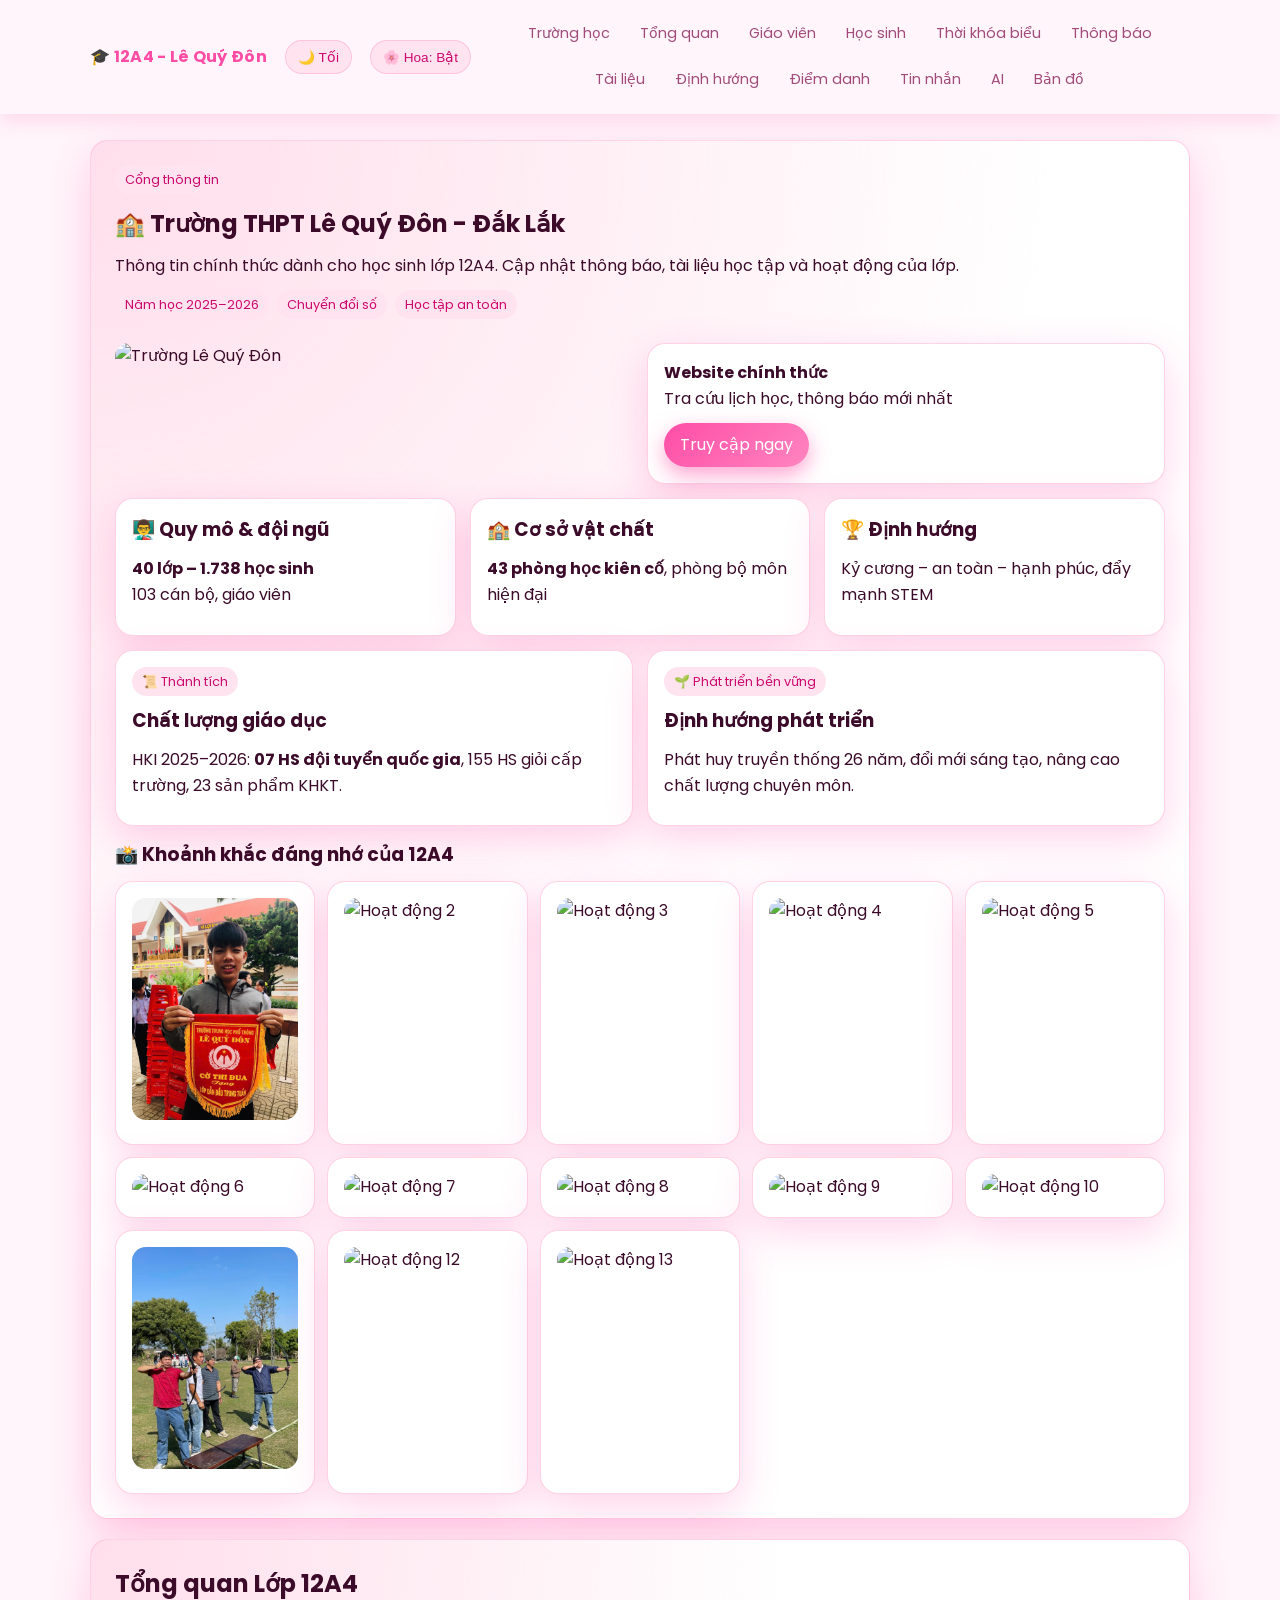
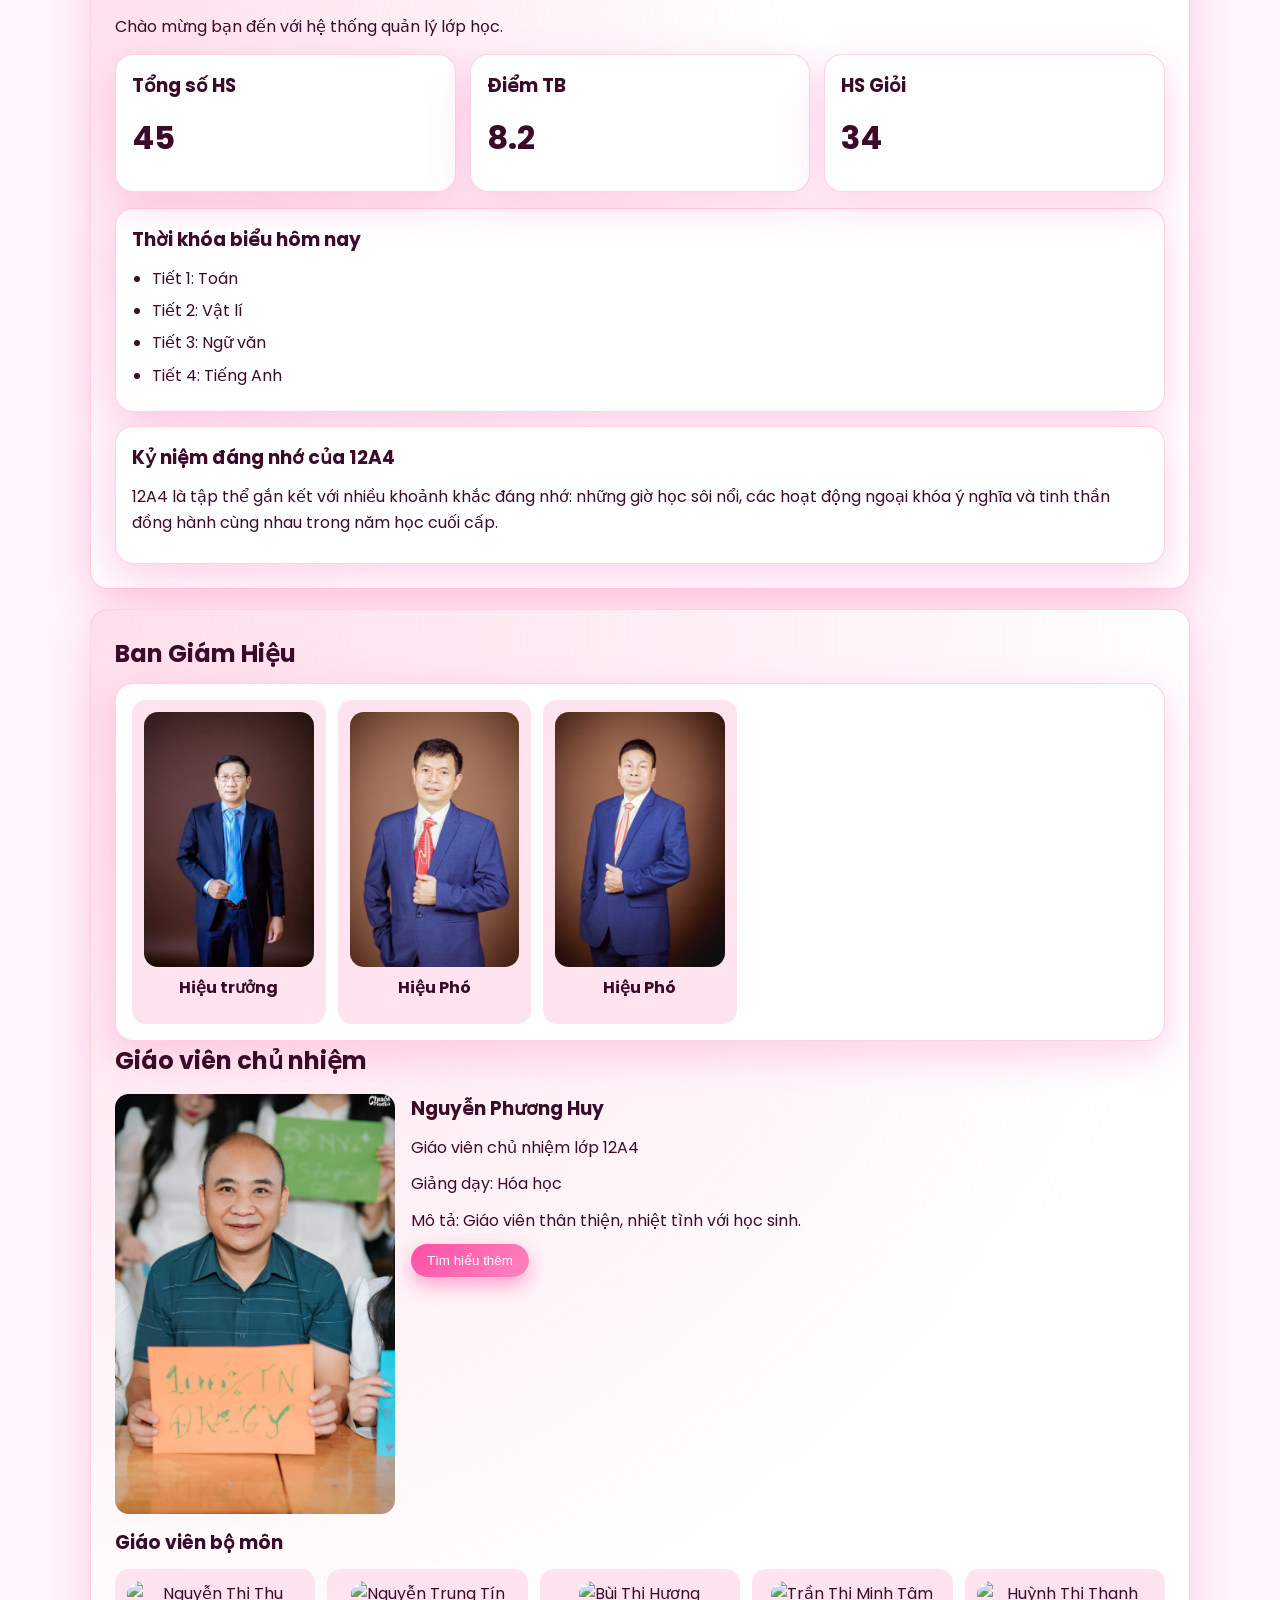
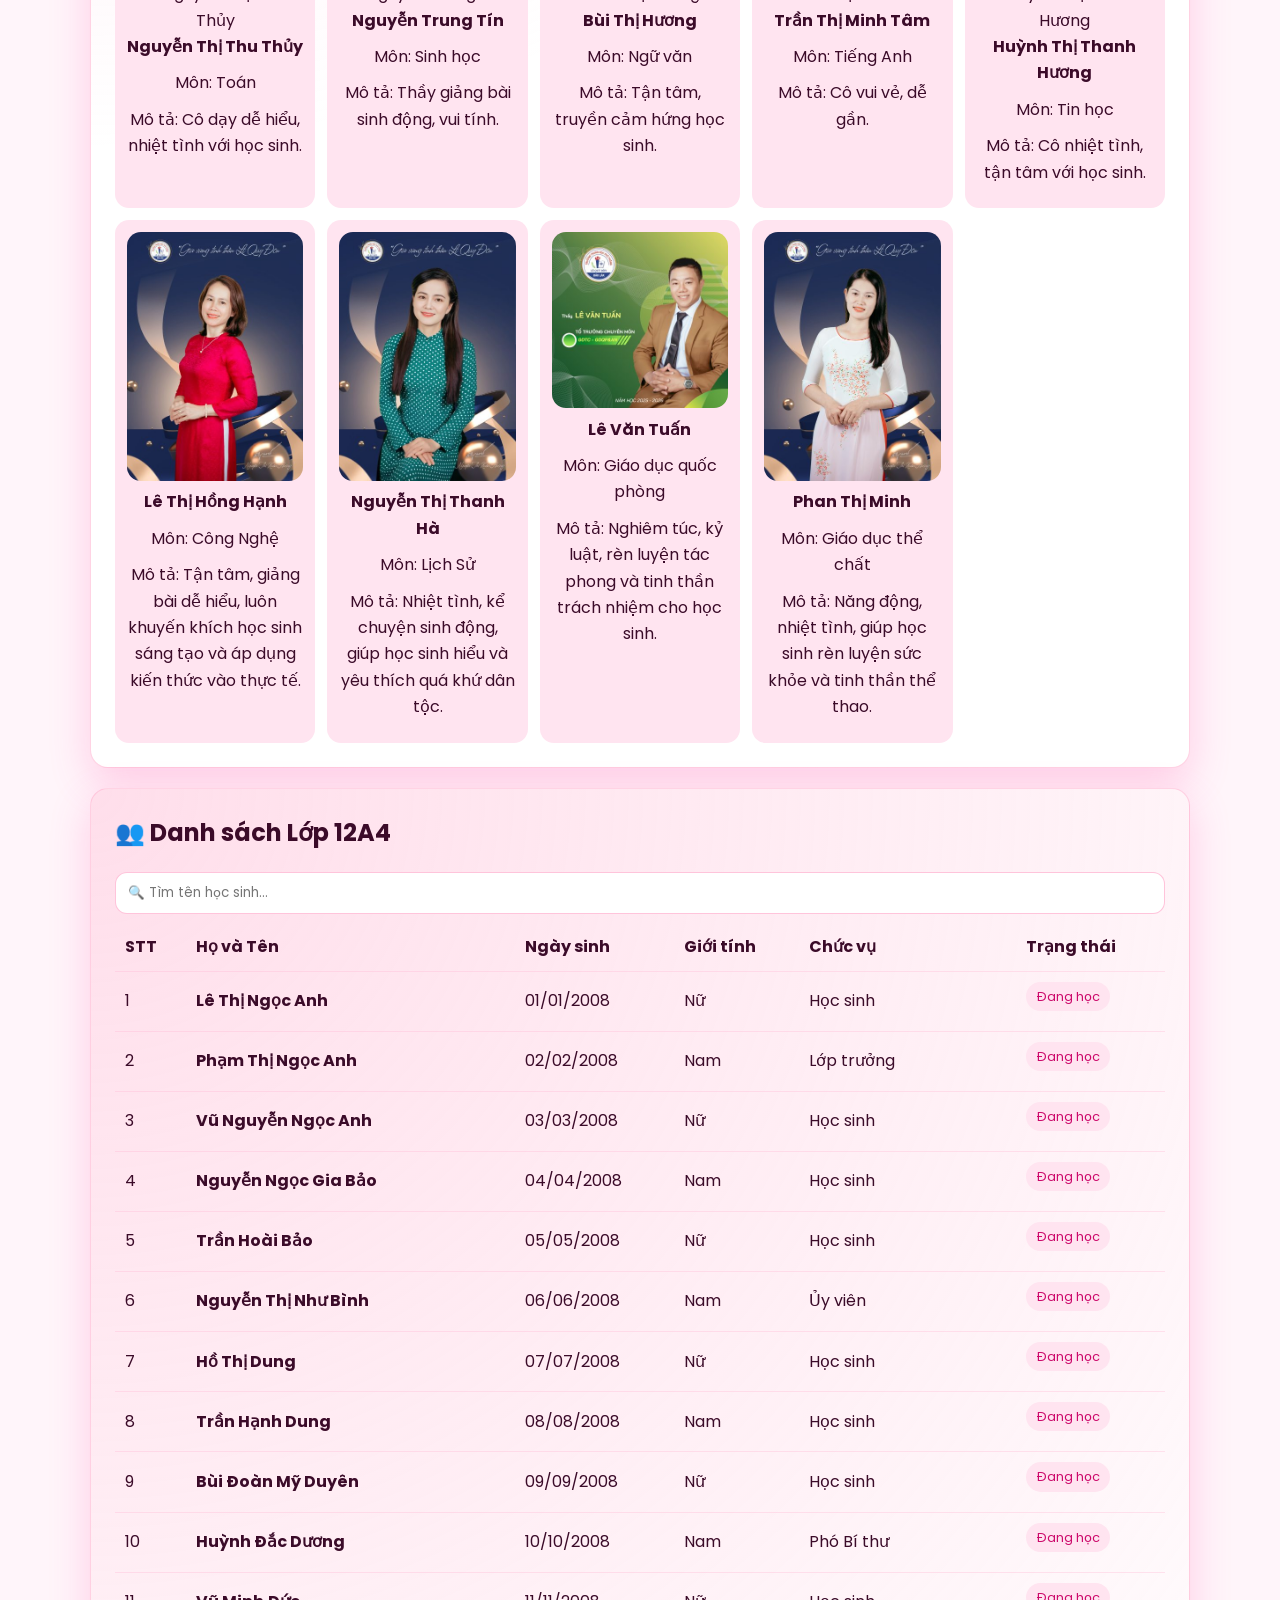
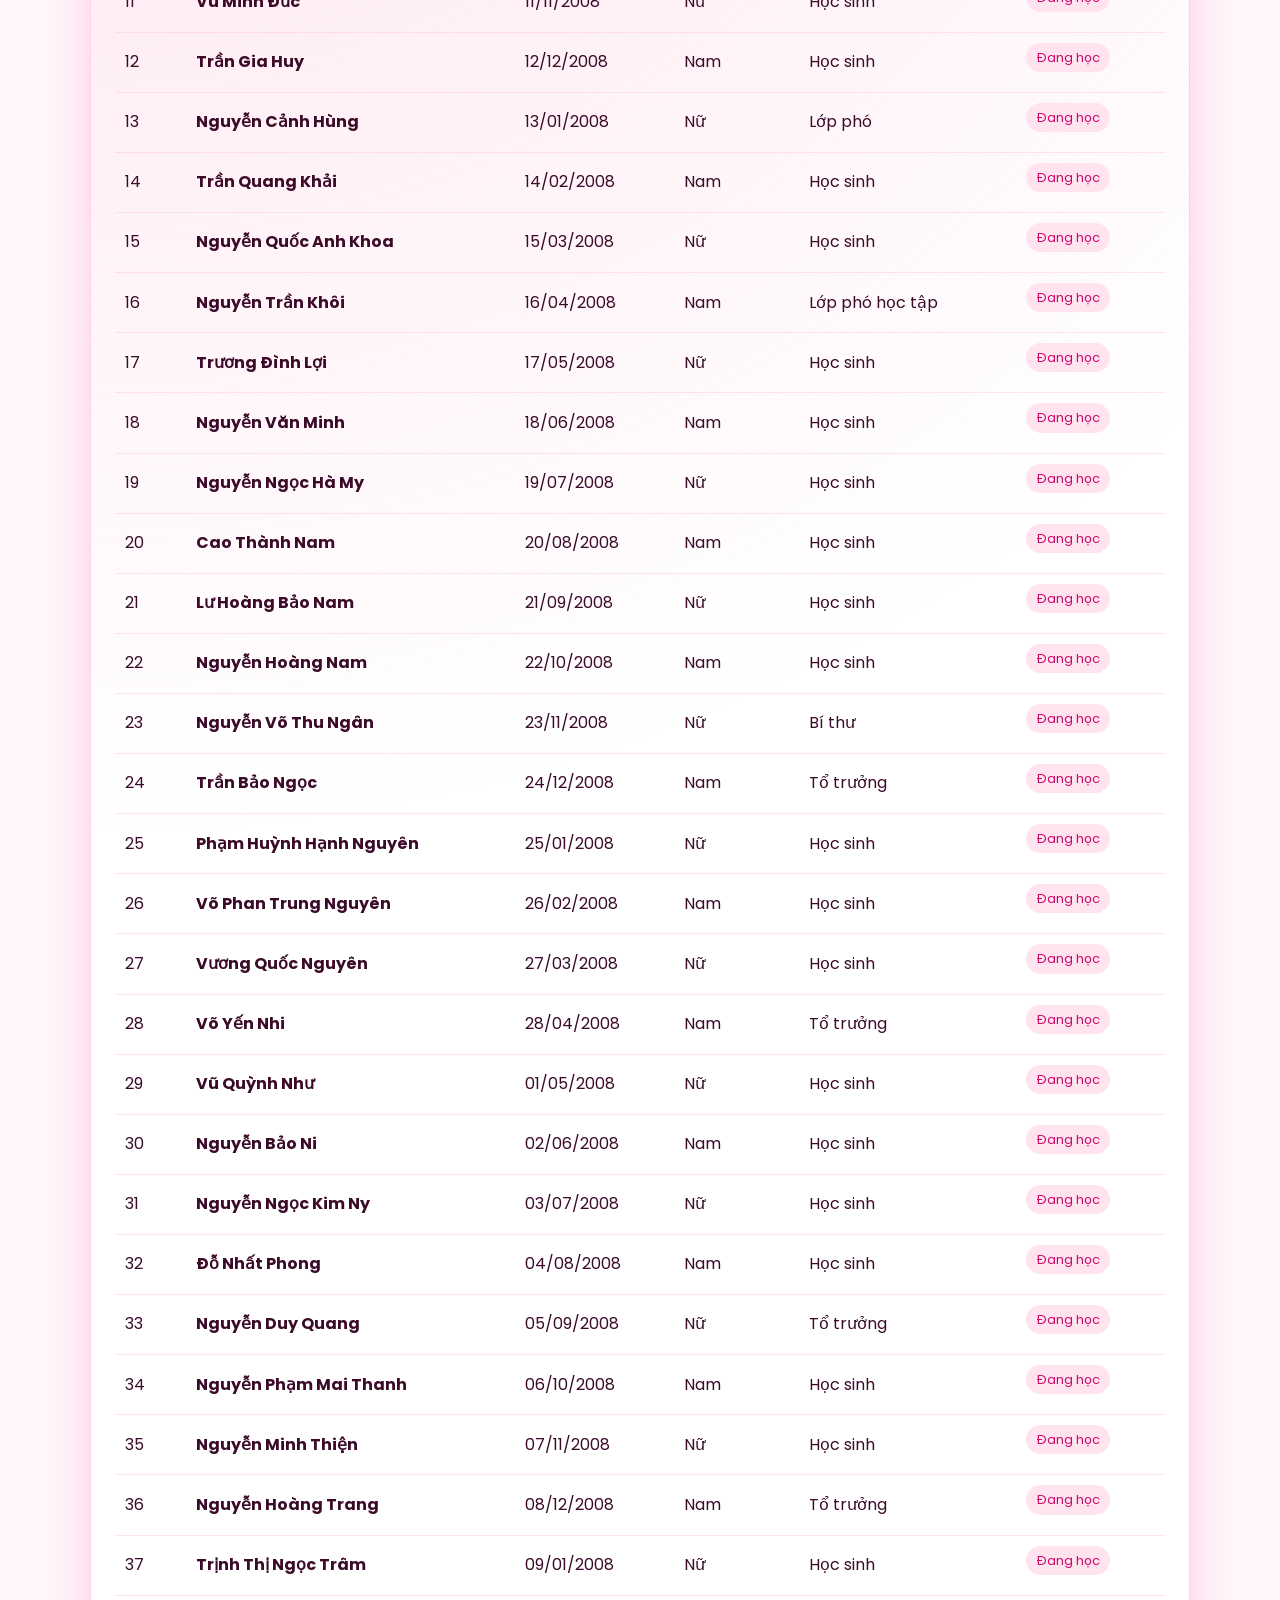
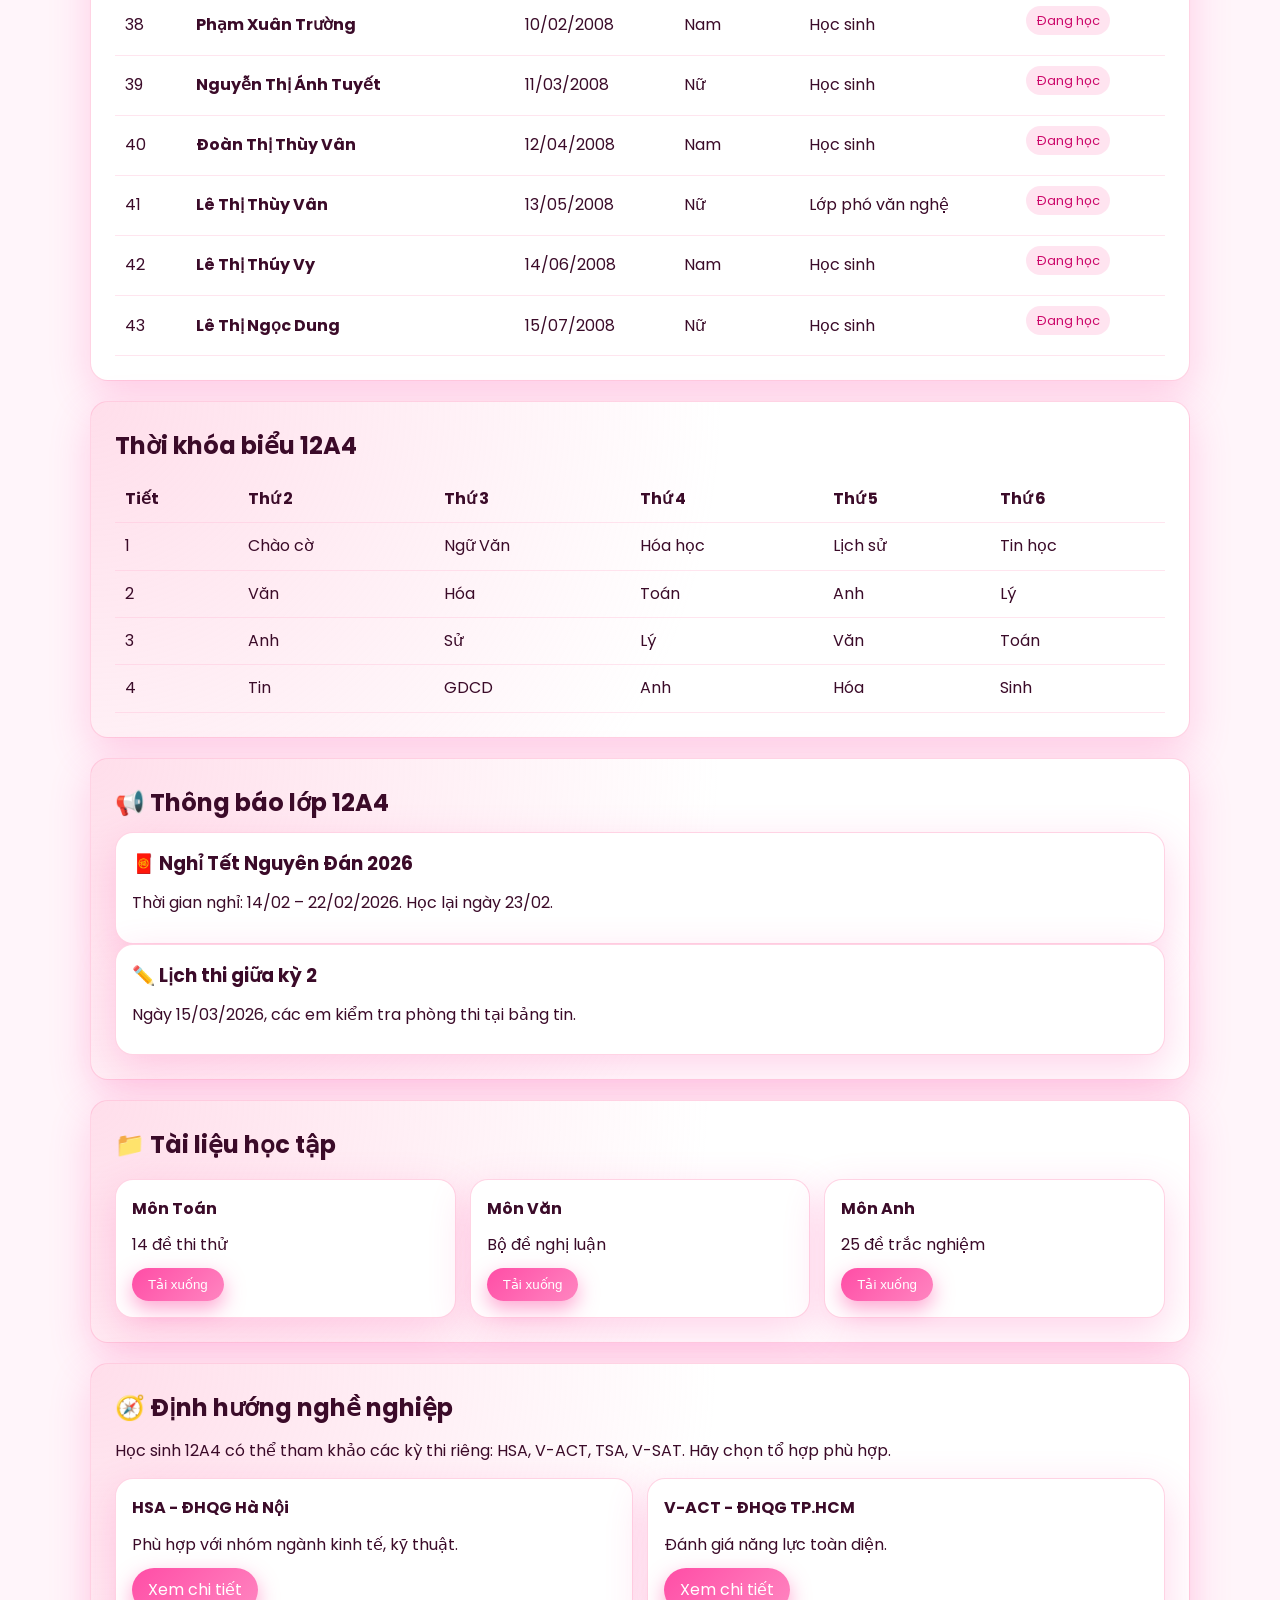
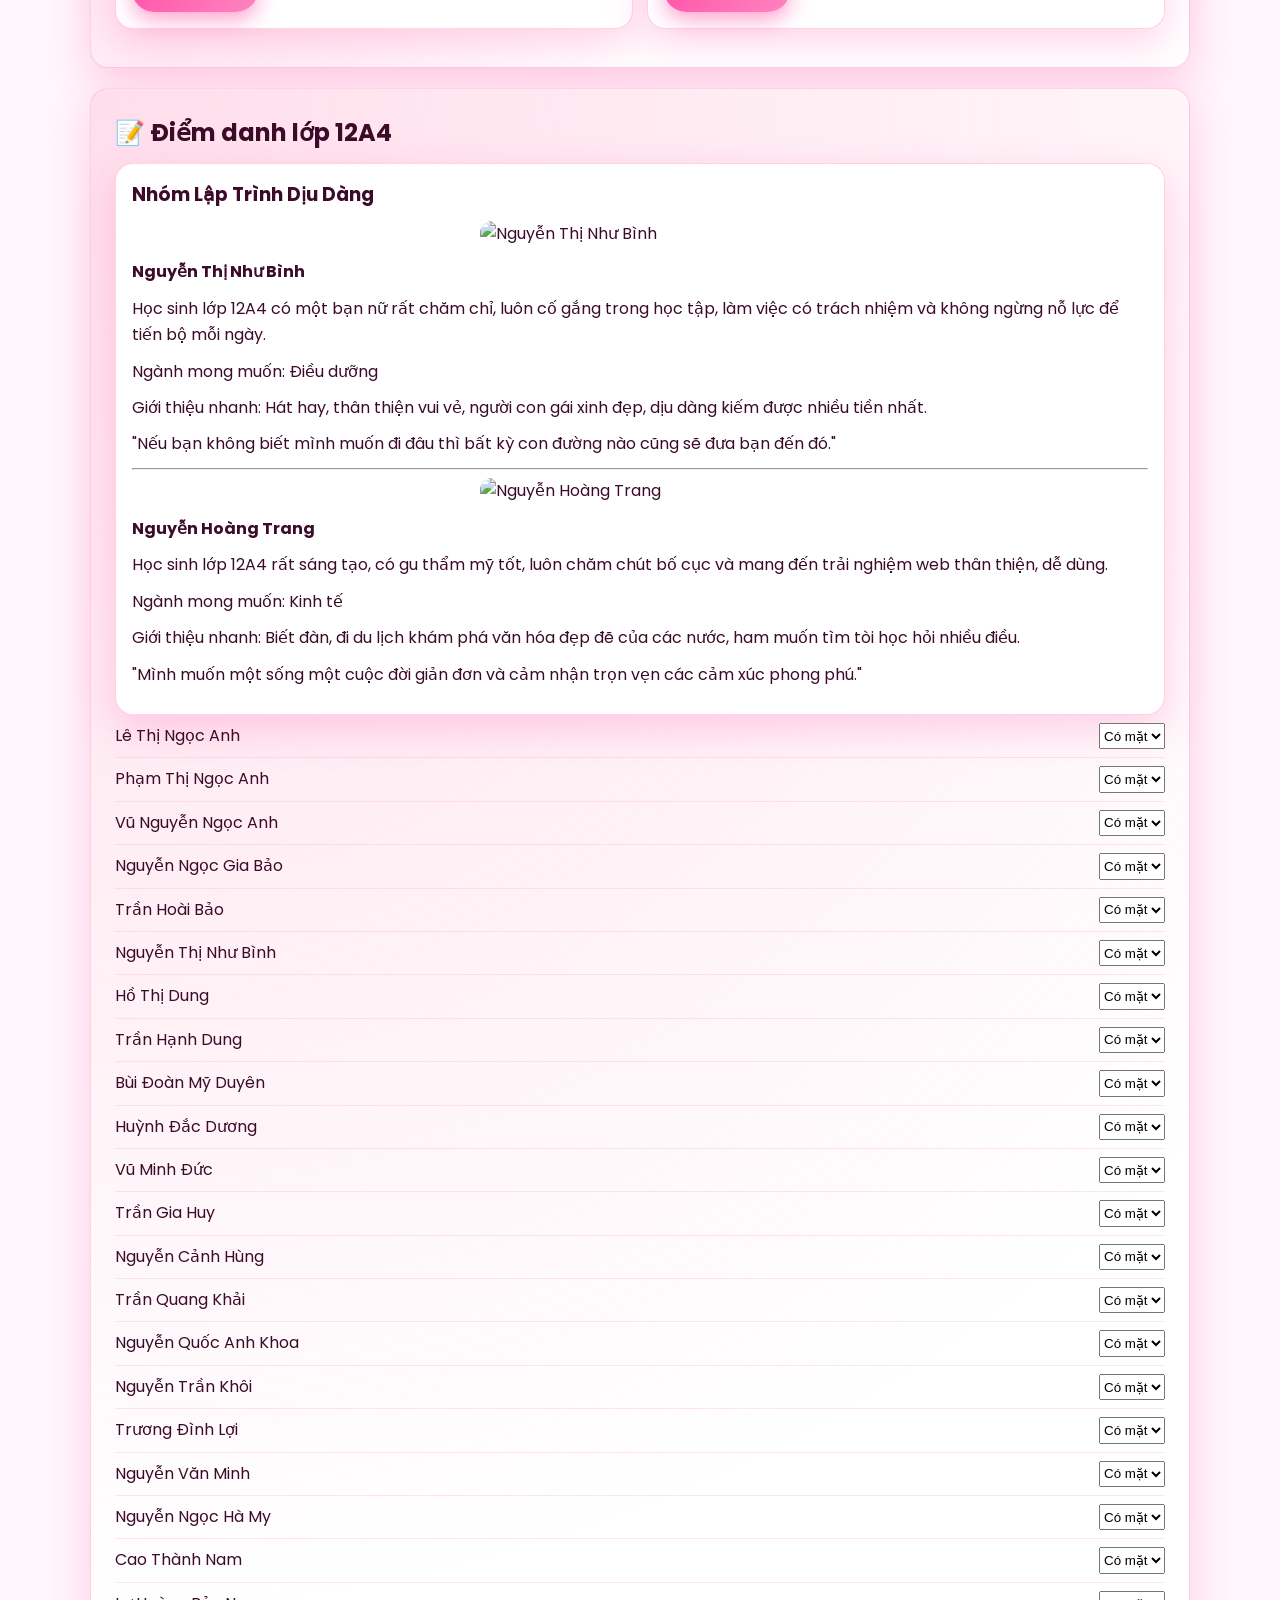
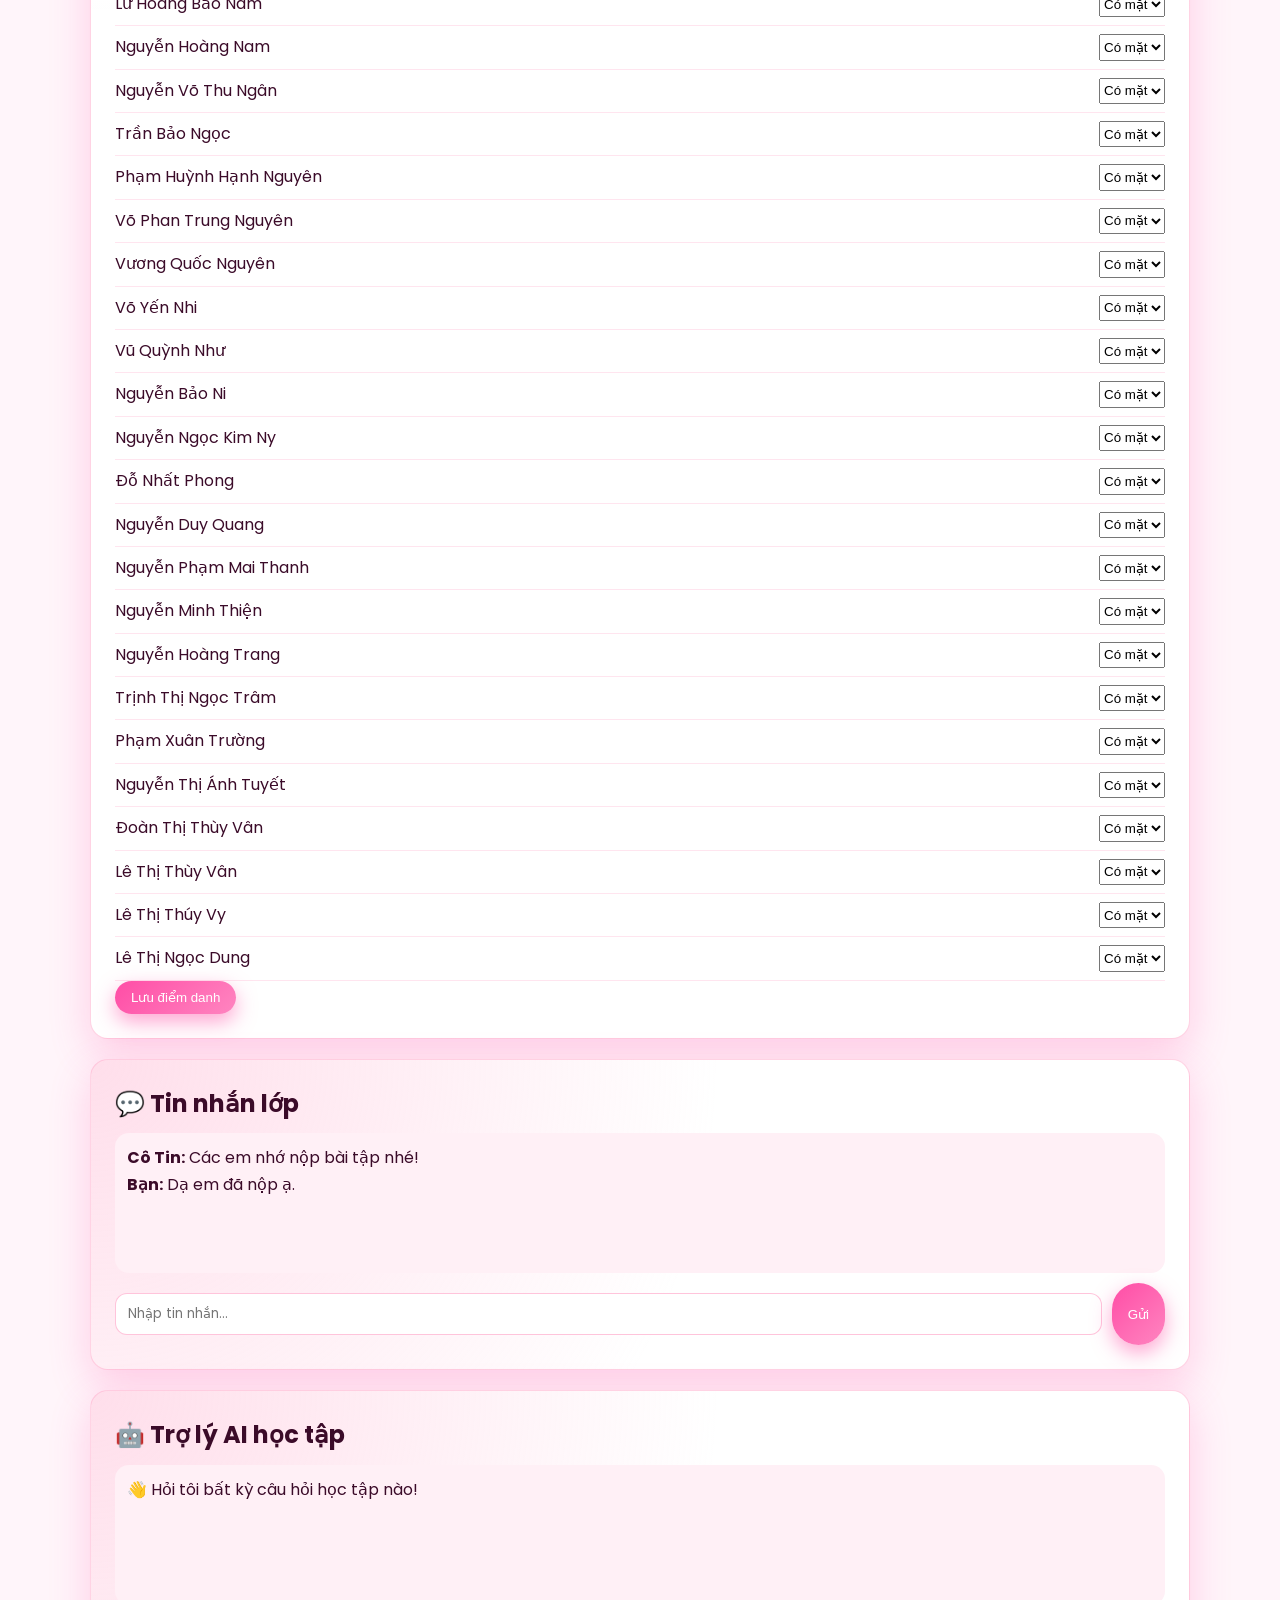
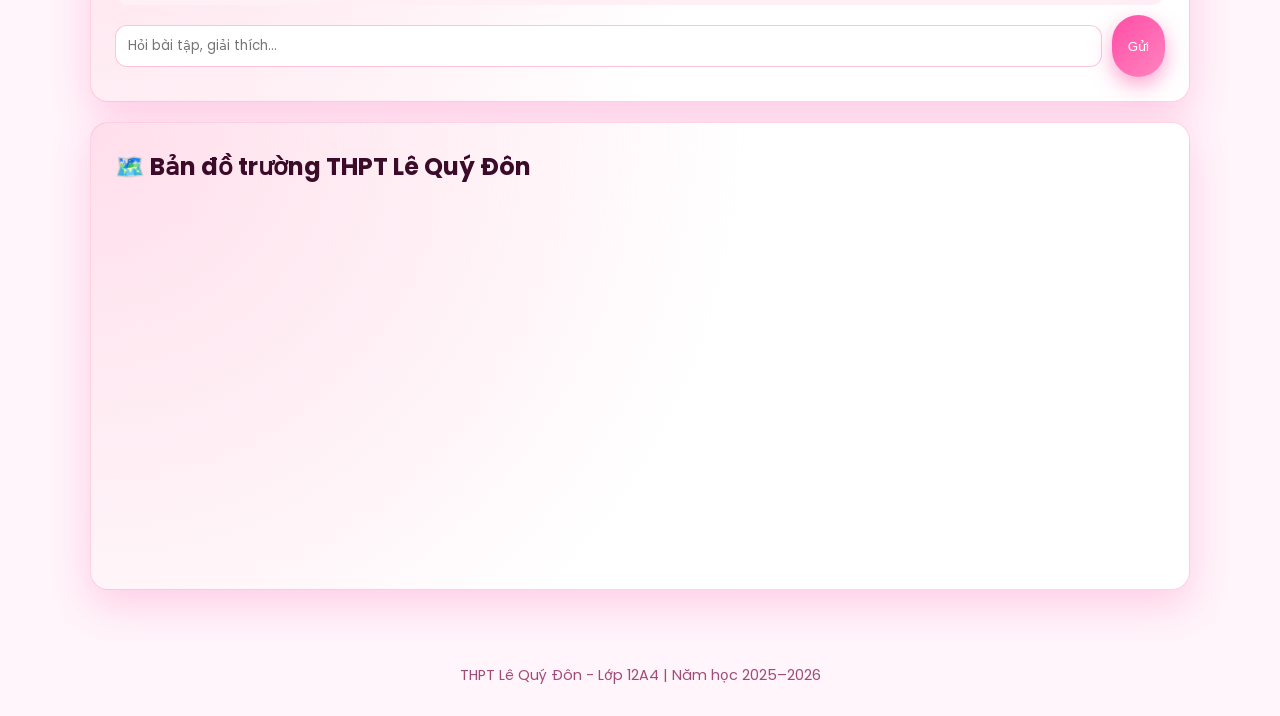
==== commit 164f256c: "feat new bloss effecdt" ====
--- a/index.html
+++ b/index.html
@@ -23,6 +23,13 @@
         >
           🌙 Tối
         </button>
+        <button
+          id="sakuraToggle"
+          class="theme-toggle"
+          aria-label="Bật tắt hiệu ứng hoa anh đào"
+        >
+          🌸 Hoa: Bật
+        </button>
         <button id="menuToggle" class="menu-toggle" aria-label="Mở menu">
           ☰
         </button>
@@ -156,7 +163,7 @@
             <article class="teacher-item">
               <img
                 class="zoom-image"
-                src="ảnh trang_hoang_web/hieutruong.jpg"
+                src="%E1%BA%A3nh%20trang_hoang_web/hieutruong.jpg"
                 alt="Hiệu trưởng"
               />
               <h4>Hiệu trưởng</h4>
@@ -164,7 +171,7 @@
             <article class="teacher-item">
               <img
                 class="zoom-image"
-                src="ảnh trang_hoang_web/hieupho.jpg"
+                src="%E1%BA%A3nh%20trang_hoang_web/hieupho.jpg"
                 alt="Hiệu phó"
               />
               <h4>Hiệu Phó</h4>
@@ -172,7 +179,7 @@
             <article class="teacher-item">
               <img
                 class="zoom-image"
-                src="ảnh trang_hoang_web/hieu pho.jpg"
+                src="%E1%BA%A3nh%20trang_hoang_web/hieu%20pho.jpg"
                 alt="Hiệu phó"
               />
               <h4>Hiệu Phó</h4>
@@ -245,7 +252,7 @@
           <article class="teacher-item">
             <img
               class="zoom-image"
-              src="ảnh trang_hoang_web/Lê Thị Hồng Hạnh.png"
+              src="%E1%BA%A3nh%20trang_hoang_web/L%C3%AA%20Th%E1%BB%8B%20H%E1%BB%93ng%20H%E1%BA%A1nh.png"
               alt="Lê Thị Hồng Hạnh"
             />
             <h4>Lê Thị Hồng Hạnh</h4>
@@ -258,7 +265,7 @@
           <article class="teacher-item">
             <img
               class="zoom-image"
-              src="ảnh trang_hoang_web/Nguyễn Thị Thanh Hà.png"
+              src="%E1%BA%A3nh%20trang_hoang_web/Nguy%E1%BB%85n%20Th%E1%BB%8B%20Thanh%20H%C3%A0.png"
               alt="Nguyễn Thị Thanh Hà"
             />
             <h4>Nguyễn Thị Thanh Hà</h4>
@@ -271,7 +278,7 @@
           <article class="teacher-item">
             <img
               class="zoom-image"
-              src="ảnh trang_hoang_web/Lê Văn Tuấn.png"
+              src="%E1%BA%A3nh%20trang_hoang_web/L%C3%AA%20V%C4%83n%20Tu%E1%BA%A5n.png"
               alt="Lê Văn Tuấn"
             />
             <h4>Lê Văn Tuấn</h4>
@@ -284,7 +291,7 @@
           <article class="teacher-item">
             <img
               class="zoom-image"
-              src="ảnh trang_hoang_web/Phan Thị Minh.png"
+              src="%E1%BA%A3nh%20trang_hoang_web/Phan%20Th%E1%BB%8B%20Minh.png"
               alt="Phan Thị Minh"
             />
             <h4>Phan Thị Minh</h4>
@@ -433,7 +440,7 @@
           <h3>Nhóm Lập Trình Dịu Dàng</h3>
           <img
             class="zoom-image profile-small"
-            src="ảnh trang_hoang_web/Nguyễn Thị Như Bình.png"
+            src="%E1%BA%A3nh%20trang_hoang_web/Nguy%E1%BB%85n%20Th%E1%BB%8B%20Nh%C6%B0%20B%C3%ACnh.png"
             alt="Nguyễn Thị Như Bình"
           />
           <p><strong>Nguyễn Thị Như Bình</strong></p>
@@ -454,7 +461,7 @@
           <hr />
           <img
             class="zoom-image profile-small"
-            src="ảnh trang_hoang_web/Nguyễn Hoàng Trang.png"
+            src="%E1%BA%A3nh%20trang_hoang_web/Nguy%E1%BB%85n%20Ho%C3%A0ng%20Trang.png"
             alt="Nguyễn Hoàng Trang"
           />
           <p><strong>Nguyễn Hoàng Trang</strong></p>
@@ -538,22 +545,22 @@
         <div class="gallery-grid">
           <img
             class="zoom-image"
-            src="ảnh trang_hoang_web/huy hoi.png"
+            src="%E1%BA%A3nh%20trang_hoang_web/huy%20hoi.png"
             alt="Huy Hoi 1"
           />
           <img
             class="zoom-image"
-            src="ảnh trang_hoang_web/huyhoi2.png"
+            src="%E1%BA%A3nh%20trang_hoang_web/huyhoi2.png"
             alt="Huy Hoi 2"
           />
           <img
             class="zoom-image"
-            src="ảnh trang_hoang_web/huyhoi3.png"
+            src="%E1%BA%A3nh%20trang_hoang_web/huyhoi3.png"
             alt="Huy Hoi 3"
           />
           <img
             class="zoom-image"
-            src="ảnh trang_hoang_web/huyhoi4.png"
+            src="%E1%BA%A3nh%20trang_hoang_web/huyhoi4.png"
             alt="Huy Hoi 4"
           />
         </div>
--- a/style.css
+++ b/style.css
@@ -25,6 +25,27 @@
   color: var(--text);
   line-height: 1.65;
   transition: background 0.3s ease, color 0.3s ease;
+}
+
+.sakura-layer {
+  position: fixed;
+  inset: 0;
+  pointer-events: none;
+  overflow: hidden;
+  z-index: 30;
+}
+
+.sakura-petal {
+  position: absolute;
+  top: -24px;
+  width: 10px;
+  height: 14px;
+  border-radius: 70% 40% 70% 40%;
+  background: radial-gradient(circle at 30% 30%, #ffe7f3 0 26%, #ff96c9 56%, #ff4fa6 100%);
+  opacity: 0.92;
+  animation: sakura-fall linear forwards;
+  will-change: transform, opacity;
+  filter: drop-shadow(0 1px 3px rgba(255, 58, 153, 0.35));
 }
 
 body.dark-mode {
@@ -417,6 +438,26 @@
   100% { background-position: 0% 50%; }
 }
 
+@keyframes sakura-fall {
+  0% {
+    transform: translate3d(0, -30px, 0) rotate(0deg);
+    opacity: 0;
+  }
+  10% {
+    opacity: 0.8;
+  }
+  100% {
+    transform: translate3d(var(--drift, 35px), 108vh, 0) rotate(var(--spin, 220deg));
+    opacity: 0;
+  }
+}
+
+@media (prefers-reduced-motion: reduce) {
+  .sakura-layer {
+    display: none;
+  }
+}
+
 @media (max-width: 980px) {
   .teacher-grid {
     grid-template-columns: repeat(3, minmax(0, 1fr));
